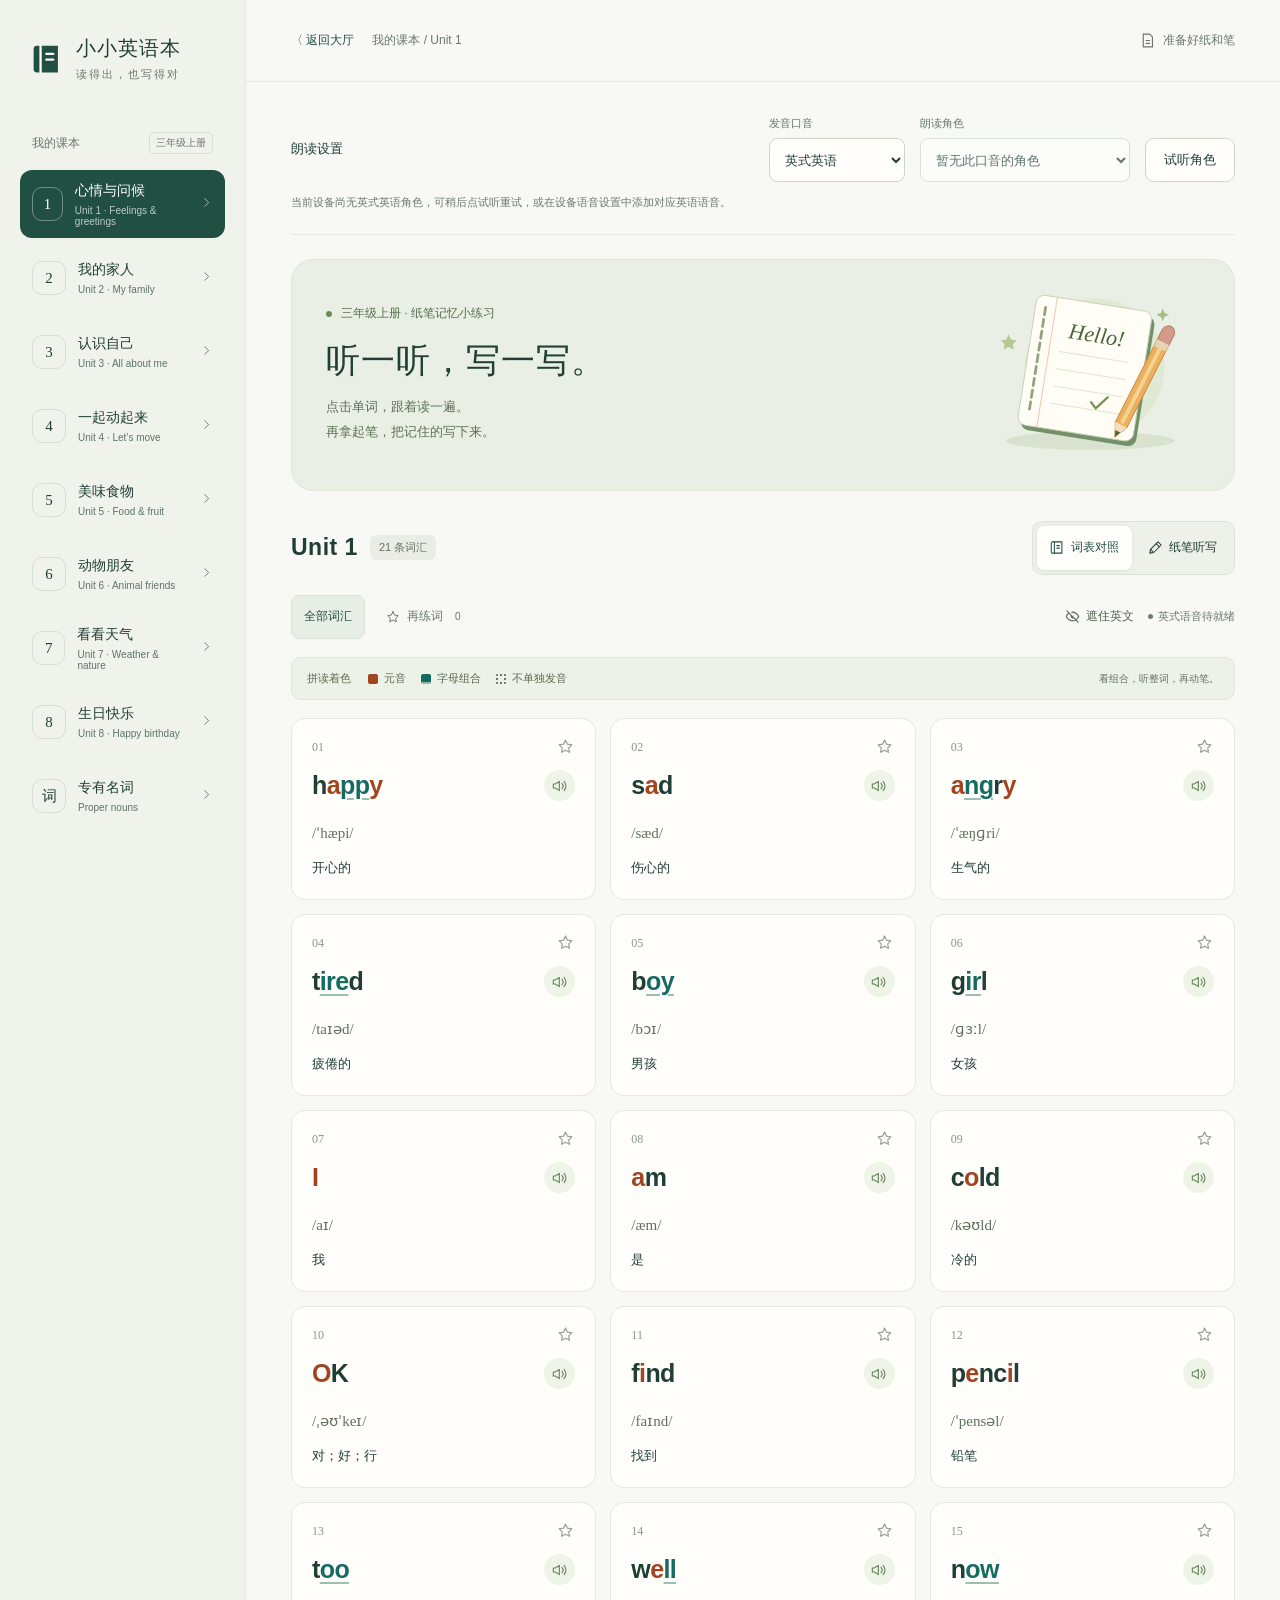
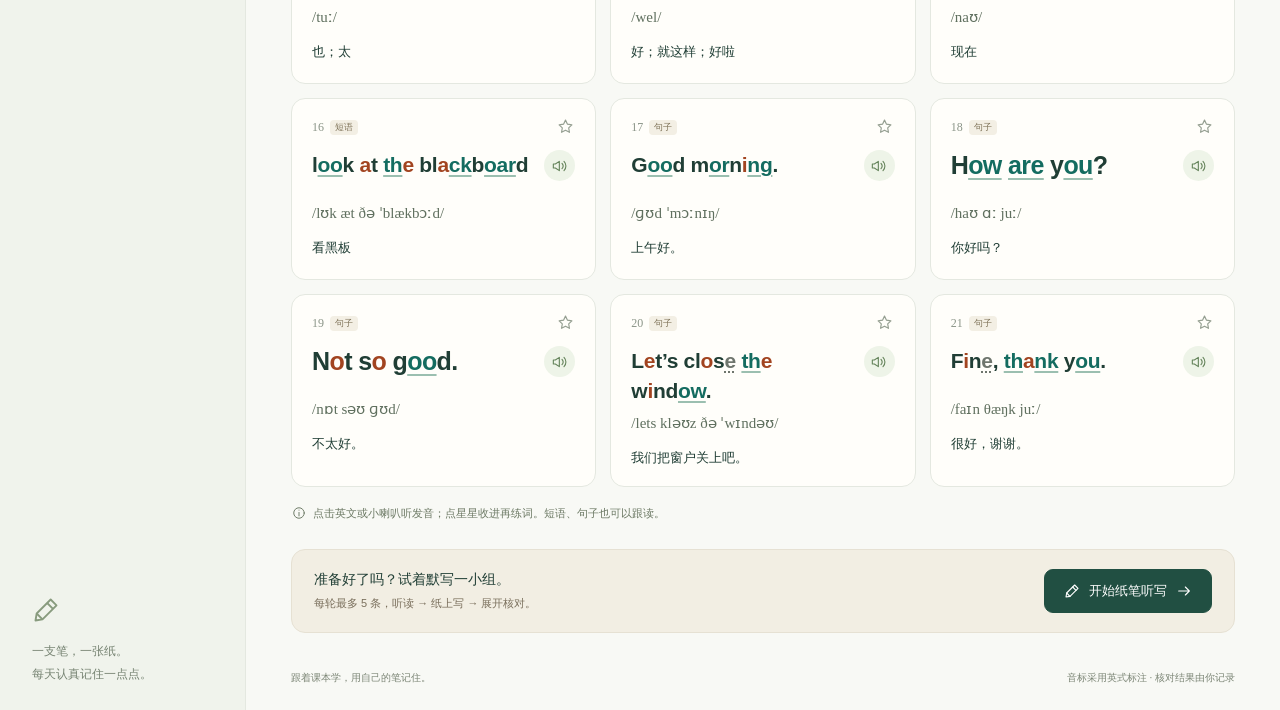
==== english/index.html @ 1c3deddd "feat: add phonics colors and selectable English voices" ====
<!doctype html>
<html lang="zh-CN">
<head>
  <meta charset="utf-8">
  <meta name="viewport" content="width=device-width, initial-scale=1, viewport-fit=cover">
  <meta name="theme-color" content="#214f42">
  <meta name="description" content="三年级上册英语词表，点击听读、查看音标，用纸笔默写并核对。">
  <title>小小英语本 · 三年级上册</title>
  <link rel="icon" href="./favicon.svg" type="image/svg+xml">
  <link rel="stylesheet" href="./styles.css">
  <script type="module" src="./app.mjs"></script>
</head>
<body>
  <a class="skip-link" href="#main">跳到练习内容</a>
  <div class="app-shell">
    <aside class="sidebar" aria-label="单元导航">
      <a class="brand" href="./" aria-label="小小英语本首页">
        <span class="brand-icon" aria-hidden="true"><svg viewBox="0 0 32 32" fill="none"><path d="M7 5h18v23H7a3 3 0 0 1-3-3V8a3 3 0 0 1 3-3Z" fill="currentColor"/><path d="M10 5v23M15 12h6M15 17h6" stroke="#fffdf7" stroke-width="2" stroke-linecap="round"/></svg></span>
        <span>小小英语本<small>读得出，也写得对</small></span>
      </a>
      <div class="book-label"><span>我的课本</span><span class="edition">三年级上册</span></div>
      <nav id="units" class="unit-nav" aria-label="选择学习单元"></nav>
      <div class="sidebar-note">
        <svg width="28" height="28" viewBox="0 0 24 24" fill="none" aria-hidden="true"><path d="m16 3 5 5-12 12-6 1 1-6L16 3Z" stroke="currentColor" stroke-width="1.6" stroke-linejoin="round"/><path d="m13 6 5 5M4 15l5 5" stroke="currentColor" stroke-width="1.6"/></svg>
        <p>一支笔，一张纸。<br>每天认真记住一点点。</p>
      </div>
    </aside>
    <div class="workspace">
      <header class="topbar">
        <div class="topbar-left"><a class="back-hall" href="../index.html">〈 返回大厅</a><span id="breadcrumb">我的课本 / Unit 1</span></div>
        <span class="paper-reminder"><svg width="17" height="17" viewBox="0 0 24 24" fill="none" aria-hidden="true"><path d="M6 3h9l4 4v14H6V3Z" stroke="currentColor" stroke-width="1.6"/><path d="M10 12h5m-5 4h5" stroke="currentColor" stroke-width="1.6" stroke-linecap="round"/></svg>准备好纸和笔</span>
      </header>
      <main id="main" tabindex="-1">
        <section class="reading-settings" aria-label="朗读设置">
          <div class="reading-controls">
            <span class="reading-label">朗读设置</span>
            <label class="accent-field" for="accent-select">发音口音<select id="accent-select"><option value="en-GB">英式英语</option><option value="en-US">美式英语</option></select></label>
            <label class="role-field" for="voice-select">朗读角色<select id="voice-select" aria-describedby="voice-help"><option value="">正在读取设备语音</option></select></label>
            <button id="voice-preview" class="secondary-button voice-preview" type="button">试听角色</button>
          </div>
          <p id="voice-help" class="voice-help" role="status">选择喜欢的声音，一起读英语。</p>
        </section>
        <div id="app"></div>
      </main>
      <footer class="footer"><span>跟着课本学，用自己的笔记住。</span><span>音标采用英式标注 · 核对结果由你记录</span></footer>
    </div>
  </div>
  <div class="notice-stack"><p id="storage-note" class="notice storage-notice" role="status" hidden></p><p id="speech-note" class="notice" role="status" hidden></p></div>
  <div id="announcement" class="sr-only" aria-live="polite"></div>
</body>
</html>
---- english/styles.css ----
:root{--ink:#203e35;--green:#214f42;--green-hover:#173e32;--mint:#e8f0e9;--paper:#f8f9f5;--white:#fffefa;--line:#e4e8e0;--muted:#69766d;--orange:#b95029;--peach:#f9ecdc;--radius:18px;font-family:"PingFang SC","Hiragino Sans GB","Microsoft YaHei",sans-serif;color:var(--ink);background:var(--paper);font-synthesis:none}
*{box-sizing:border-box}body{margin:0}button,a{-webkit-tap-highlight-color:transparent}button{font:inherit;color:inherit;cursor:pointer}a{color:inherit}button:disabled{cursor:default;opacity:.5}button:focus-visible,a:focus-visible{outline:3px solid #cf6a2e;outline-offset:4px}button{touch-action:manipulation}button svg{flex-shrink:0}button:active:not(:disabled){transform:translateY(1px)}[hidden]{display:none!important}.sr-only{position:absolute;width:1px;height:1px;padding:0;margin:-1px;overflow:hidden;clip:rect(0,0,0,0);white-space:nowrap;border:0}.skip-link{position:fixed;z-index:20;left:18px;top:-80px;padding:12px 18px;background:var(--green);color:white;border-radius:10px}.skip-link:focus{top:12px}
.app-shell{max-width:1600px;min-height:100vh;margin:auto;display:grid;grid-template-columns:246px minmax(0,1fr)}.sidebar{background:#f0f3ec;padding:35px 20px 24px;display:flex;flex-direction:column;border-right:1px solid var(--line)}.brand{display:flex;gap:10px;align-items:center;text-decoration:none;padding:0 9px;font-weight:700;font-size:20px;letter-spacing:1px}.brand-icon{color:var(--green);width:37px;height:37px;display:block}.brand-icon svg{width:100%;height:100%}.brand small{display:block;font-size:11px;font-weight:400;letter-spacing:2px;color:var(--muted);margin-top:5px}.book-label{display:flex;justify-content:space-between;align-items:center;margin:50px 12px 16px;font-size:12px;color:var(--muted)}.edition{font-size:10px;border:1px solid #d7dfd1;border-radius:5px;padding:3px 6px}.unit-nav{display:grid;gap:6px}.unit-button{border:0;background:transparent;border-radius:12px;min-height:68px;display:flex;align-items:center;gap:12px;padding:10px 12px;text-align:left;width:100%;transition:background .16s}.unit-button:hover{background:#e5ebe1}.unit-button[aria-current=true]{background:var(--green);color:white}.unit-number{width:34px;height:34px;display:grid;place-items:center;border:1px solid #d5dfd1;border-radius:10px;font-size:15px;font-family:Georgia,serif}.unit-button[aria-current=true] .unit-number{border-color:#709083;color:white}.unit-name{font-weight:600;font-size:14px}.unit-name small{display:block;font-size:10px;font-weight:400;margin-top:5px;opacity:.7}.unit-arrow{margin-left:auto;opacity:.7}.sidebar-note{margin:auto 12px 0;padding-top:35px;color:#778473}.sidebar-note svg{color:#889b7e}.sidebar-note p{font-size:12px;line-height:1.9;margin-bottom:0}
.workspace{min-width:0}.topbar{height:82px;padding:0 45px;display:flex;justify-content:space-between;align-items:center;border-bottom:1px solid var(--line);font-size:12px;color:var(--muted)}.paper-reminder{display:flex;gap:7px;align-items:center}main{padding:34px 45px 20px;min-height:calc(100vh - 150px);outline:none}.hero{display:flex;justify-content:space-between;align-items:center;background:#e9efe4;border:1px solid #dfe7d7;border-radius:22px;min-height:223px;padding:30px 34px;overflow:hidden}.hero-copy{z-index:1}.hero-kicker{font-size:12px;display:flex;align-items:center;gap:9px;color:#55704f}.hero-kicker:before{content:"";display:block;width:6px;height:6px;border-radius:50%;background:#6c8b54}.hero h1{font-size:34px;font-weight:650;letter-spacing:1px;margin:15px 0 10px;line-height:1.4}.hero p{font-size:13px;color:#5c7058;margin:0;line-height:1.9}.hero-art{width:230px;height:170px;flex-shrink:0;margin-right:5px}.section-top{display:flex;align-items:center;justify-content:space-between;gap:16px;margin:30px 0 20px}.section-heading{display:flex;align-items:center;gap:12px}.section-heading h2{font-size:23px;letter-spacing:.5px;margin:0;font-weight:600}.count-tag{font-size:11px;background:#e9ede5;padding:5px 9px;border-radius:6px;color:#64715d}.mode-switch{display:flex;border:1px solid #dce2d6;border-radius:10px;background:#edf1e9;padding:4px;gap:3px}.mode-switch button{border:0;background:transparent;font-size:12px;min-height:36px;border-radius:7px;padding:7px 13px;display:flex;align-items:center;gap:6px}.mode-switch button[aria-pressed=true]{background:var(--white);box-shadow:0 1px 4px #243e3114;color:var(--green);font-weight:600}.toolbar{display:flex;justify-content:space-between;align-items:center;gap:16px;flex-wrap:wrap;margin-bottom:18px}.filter-buttons{display:flex;align-items:center;gap:8px}.filter-button{background:none;border:1px solid transparent;min-height:38px;padding:8px 12px;border-radius:8px;color:var(--muted);font-size:12px;display:flex;align-items:center;gap:7px}.filter-button[aria-pressed=true]{background:#e7eee5;border-color:#d8e4d3;color:var(--green)}.filter-count{font-size:10px;background:#f5f7f2;padding:1px 5px;border-radius:4px}.toolbar-right{display:flex;align-items:center;gap:14px}.hide-button{background:none;border:0;font-size:12px;color:#52634f;min-height:40px;display:flex;gap:6px;align-items:center;padding:8px 0}.voice-status{font-size:11px;color:var(--muted);display:flex;align-items:center;gap:5px}.voice-dot{width:5px;height:5px;border-radius:50%;background:#668160}.voice-dot.unavailable{background:#b56837}.word-grid{display:grid;grid-template-columns:repeat(3,minmax(0,1fr));gap:14px}.word-card{background:var(--white);border:1px solid var(--line);border-radius:14px;min-height:182px;padding:18px 20px;position:relative;transition:border-color .16s}.word-card:hover{border-color:#b7c9ad}.card-top{display:flex;justify-content:space-between;align-items:center;margin-bottom:13px}.entry-number{font-family:Georgia,serif;color:#8b9588;font-size:12px}.review-toggle{border:0;background:none;width:32px;height:32px;min-height:32px;padding:7px;color:#959f91;margin:-6px -7px -6px 0;border-radius:6px}.review-toggle[aria-pressed=true]{color:var(--orange);background:#fbefdc}.word-button{display:flex;align-items:flex-start;justify-content:space-between;gap:9px;width:100%;text-align:left;border:0;padding:0;background:none;min-height:45px}.word-text{display:block;font-family:"Avenir Next","Trebuchet MS",Arial,sans-serif;font-size:25px;font-weight:650;letter-spacing:-.6px;line-height:1.2;overflow-wrap:anywhere}.word-text.long{font-size:21px;line-height:1.4;letter-spacing:-.3px}.play-icon{color:#64835a;background:#eef4e8;display:grid;place-items:center;flex-shrink:0;width:31px;height:31px;border-radius:50%;margin-top:0}.word-button:hover .play-icon{background:#dce8d2;color:var(--green)}.word-button.is-speaking .play-icon{background:var(--green);color:white}.ipa{font-family:"Charis SIL","Gentium Plus","Times New Roman",serif;color:#60705f;font-size:15px;line-height:1.5;margin:7px 0 12px;overflow-wrap:anywhere}.meaning{font-size:13px;line-height:1.65;margin:0;overflow-wrap:anywhere}.entry-note{font-size:11px;line-height:1.7;color:#6a7467;margin:8px 0 0;padding-top:6px;border-top:1px dashed var(--line)}.type-tag{display:inline-block;font-size:9px;color:#7c7055;background:#f3efe4;border-radius:4px;padding:1px 5px;margin-left:6px;font-weight:400;vertical-align:middle}.hidden-word{display:block;height:28px;width:90px;border-bottom:2px solid #b5c3aa;background:repeating-linear-gradient(90deg,transparent 0 13px,#e8eee1 13px 15px)}.hidden-ipa{height:20px;display:flex;align-items:center;color:#7b8873;font-family:inherit;font-size:11px}.empty-state{background:var(--white);border:1px dashed #c6d2bd;border-radius:var(--radius);padding:50px 20px;text-align:center}.empty-state svg{color:#8da27b}.empty-state h3{font-size:18px;margin:15px 0 10px}.empty-state p{font-size:13px;color:var(--muted);line-height:1.8;margin:0 0 20px}.study-tip{font-size:11px;line-height:1.8;color:#6c7964;display:flex;gap:7px;align-items:flex-start;margin:17px 1px 0}.study-tip svg{flex-shrink:0;margin-top:2px}.start-strip{background:#f2eee3;border:1px solid #e6e1d3;border-radius:14px;padding:19px 22px;display:flex;align-items:center;justify-content:space-between;gap:18px;margin-top:25px}.strip-text strong{font-size:14px;font-weight:600}.strip-text p{font-size:11px;color:#796e5b;line-height:1.7;margin:5px 0 0}.primary-button{border:1px solid var(--green);background:var(--green);color:white;min-height:44px;display:inline-flex;justify-content:center;align-items:center;gap:9px;padding:11px 19px;border-radius:9px;font-size:13px;white-space:nowrap}.primary-button:hover{background:var(--green-hover)}.secondary-button{border:1px solid #cdd7c6;background:var(--white);min-height:44px;display:inline-flex;justify-content:center;align-items:center;gap:8px;padding:11px 18px;border-radius:9px;font-size:13px}.secondary-button:hover{background:#edf2e7}.footer{font-size:10px;color:#7b8575;display:flex;justify-content:space-between;gap:15px;padding:18px 45px 25px}.notice-stack{position:fixed;z-index:10;bottom:18px;left:266px;right:20px;pointer-events:none;display:grid;justify-items:center;gap:8px}.notice{pointer-events:auto;max-width:600px;background:#fff8e8;border:1px solid #d8c59a;box-shadow:0 4px 18px #493f1a15;border-radius:10px;padding:12px 18px;margin:0;font-size:12px;line-height:1.7;color:#65542e}
.practice-heading{margin:6px 0 28px;display:flex;align-items:center;justify-content:space-between;gap:15px}.text-button{border:0;background:none;display:flex;gap:6px;align-items:center;min-height:44px;font-size:12px;color:#60705b;padding:8px 0}.practice-title h1{font-size:28px;margin:10px 0}.practice-title p{font-size:12px;color:var(--muted);margin:0}.practice-stepper{display:flex;justify-content:center;gap:6px;flex-wrap:wrap;margin:30px 0;color:#899281;font-size:12px}.practice-stepper span{display:flex;gap:7px;align-items:center}.practice-stepper .current{color:var(--green);font-weight:600}.step-index{font-family:Georgia,serif;background:#edf1e8;border:1px solid #dce4d4;border-radius:50%;width:23px;height:23px;display:grid;place-items:center;font-size:12px}.step-arrow{padding:0 14px;color:#9ca48f}.practice-card{background:var(--white);border:1px solid #dce4d5;border-radius:20px;max-width:760px;margin:0 auto;overflow:hidden;box-shadow:0 10px 35px #324e2910}.practice-card-top{padding:22px 29px;display:flex;justify-content:space-between;align-items:center;border-bottom:1px solid var(--line);font-size:12px;color:#64705c}.progress-dots{display:flex;gap:7px}.progress-dot{width:9px;height:9px;border-radius:50%;background:#e5eade}.progress-dot.done{background:#7f9e6f}.progress-dot.current{background:var(--green);box-shadow:0 0 0 3px #dfe9d6}.practice-body{text-align:center;padding:39px 30px 30px;min-height:340px;background-image:linear-gradient(#edf0e700 31px,#e9ede280 32px);background-size:100% 32px;background-position:0 11px}.prompt-label{font-size:12px;color:#7b8771;margin:0 0 15px}.practice-meaning{font-size:30px;font-weight:600;line-height:1.55;margin:0 auto 23px;max-width:560px;overflow-wrap:anywhere}.listen-button{border:1px solid #c1d1b8;background:#eef4e8;color:var(--green);border-radius:100px;display:inline-flex;align-items:center;justify-content:center;gap:10px;font-size:15px;font-weight:600;min-height:50px;padding:12px 25px}.listen-button:hover{background:#e0ecd6}.listen-button.is-speaking{background:var(--green);color:white}.practice-hint{font-size:12px;color:#78836d;margin:22px 0 2px;line-height:1.8}.answer-panel{margin:27px auto 0;max-width:500px;padding:19px 16px 0;border-top:1px dashed #c9d4c1}.answer-word{font-family:"Avenir Next","Trebuchet MS",Arial,sans-serif;font-size:36px;font-weight:650;line-height:1.3;overflow-wrap:anywhere}.answer-word.long{font-size:28px}.answer-panel .ipa{font-size:18px;margin:8px 0}.answer-panel .entry-note{border:0;margin-top:5px;padding:0}.practice-actions{border-top:1px solid var(--line);padding:22px 30px;background:#f8faf4;display:flex;justify-content:center;gap:12px;flex-wrap:wrap}.practice-actions .primary-button,.practice-actions .secondary-button{min-width:165px}.practice-bottom{font-size:11px;text-align:center;color:#7b8571;margin:20px 0;line-height:1.8}.practice-progress{height:3px;background:#edf1e6}.practice-progress-fill{height:3px;background:#60804c}.summary-body{text-align:center;padding:36px 25px}.summary-emblem{width:64px;height:64px;background:#e8f0df;border-radius:50%;display:grid;place-items:center;color:#547440;margin:0 auto 20px}.summary-body h2{font-size:26px;margin:0 0 11px}.summary-body>p{color:var(--muted);font-size:13px;line-height:1.8}.summary-stats{display:flex;justify-content:center;gap:0;margin:24px auto;max-width:300px}.summary-stat{flex:1}.summary-stat+.summary-stat{border-left:1px solid var(--line)}.summary-stat strong{display:block;font-size:30px;font-family:Georgia,serif;font-weight:400}.summary-stat span{font-size:11px;color:var(--muted)}.result-list{text-align:left;border:1px solid var(--line);border-radius:12px;max-width:520px;margin:25px auto 0;overflow:hidden}.result-row{display:flex;align-items:center;gap:13px;padding:12px 16px;font-size:12px}.result-row+.result-row{border-top:1px solid var(--line)}.result-row>svg{color:#668550;flex-shrink:0}.result-row.wrong>svg{color:var(--orange)}.result-row strong{font-size:16px;font-family:"Avenir Next","Trebuchet MS",Arial,sans-serif}.result-row>span{margin-left:auto;color:var(--muted);text-align:right}.summary-caption{margin:20px 0 0!important;font-size:11px!important}
@media(min-width:1400px){main{padding-left:60px;padding-right:60px}.topbar,.footer{padding-left:60px;padding-right:60px}.word-card{padding:20px 24px;min-height:188px}.word-text{font-size:27px}}
@media(max-width:1100px){.app-shell{grid-template-columns:214px minmax(0,1fr)}.sidebar{padding:30px 13px 22px}.brand{font-size:18px;gap:8px}.brand-icon{width:32px}.brand small{font-size:10px;letter-spacing:1px}.topbar{padding:0 28px}main{padding:28px 28px 18px}.footer{padding-left:28px;padding-right:28px}.hero{padding:25px 26px}.hero h1{font-size:29px}.hero-art{width:175px;height:150px;margin-right:-10px}.word-grid{grid-template-columns:repeat(2,minmax(0,1fr))}.notice-stack{left:230px}.section-heading h2{font-size:21px}}
@media(max-width:760px){.app-shell{display:block}.sidebar{padding:20px 20px 0;border-right:0;border-bottom:1px solid var(--line);display:block}.brand{padding:0;font-size:20px}.brand-icon{width:34px}.brand small{font-size:10px;letter-spacing:2px}.book-label,.sidebar-note{display:none}.unit-nav{display:flex;gap:7px;margin-top:22px;overflow-x:auto;padding:0 2px 15px;scrollbar-width:thin;scrollbar-color:#ccd6c2 transparent}.unit-button{width:auto;min-height:44px;flex-shrink:0;padding:8px 13px;gap:0;border:1px solid #dbe3d3;border-radius:8px}.unit-number{width:auto;height:auto;border:0;border-radius:0;font-size:12px;font-family:inherit}.unit-number:before{content:"Unit ";white-space:pre}.unit-button:last-child .unit-number:before{content:""}.unit-button:last-child .unit-number{font-size:0}.unit-button:last-child .unit-number:after{content:"专有名词";font-size:12px}.unit-name,.unit-arrow{display:none}.topbar{height:52px;padding:0 22px;font-size:10px;background:var(--paper)}.paper-reminder{gap:5px}main{padding:20px 20px 12px;min-height:60vh}.hero{min-height:190px;padding:23px 23px;border-radius:16px;position:relative}.hero h1{font-size:28px;letter-spacing:.4px;margin:12px 0 8px}.hero-kicker{font-size:10px}.hero p{font-size:11px;max-width:205px}.hero-art{width:145px;height:140px;position:absolute;right:-5px;bottom:5px;opacity:.9}.hero-copy{max-width:75%}.section-top{margin-top:24px;margin-bottom:17px;gap:8px}.section-heading{gap:7px}.section-heading h2{font-size:20px}.count-tag{font-size:10px;padding:4px 6px}.mode-switch{gap:0;padding:3px}.mode-switch button{font-size:10px;padding:6px 8px;min-height:36px;gap:4px}.mode-switch svg{width:13px;height:13px}.toolbar{gap:8px;margin-bottom:14px}.filter-buttons{gap:2px}.filter-button{font-size:11px;min-height:38px;padding:7px 9px;gap:5px}.toolbar-right{gap:9px}.hide-button{font-size:11px}.voice-status{font-size:10px}.word-grid{gap:10px}.word-card{padding:16px 15px;min-height:180px;border-radius:12px}.word-text{font-size:23px;letter-spacing:-.5px}.word-text.long{font-size:19px}.play-icon{width:28px;height:28px}.play-icon svg{width:14px;height:14px}.ipa{font-size:14px;margin-top:6px;margin-bottom:10px}.meaning{font-size:12px}.card-top{margin-bottom:13px}.entry-note{font-size:10px}.start-strip{padding:18px;gap:10px;align-items:flex-start;flex-direction:column}.start-strip .primary-button{width:100%;margin-top:4px}.strip-text strong{font-size:14px}.footer{padding:15px 21px 24px;flex-direction:column;font-size:9px;gap:7px}.notice-stack{left:15px;right:15px;bottom:max(15px,env(safe-area-inset-bottom))}.notice{font-size:11px}.practice-heading{margin:0 0 20px;align-items:flex-start}.practice-title h1{font-size:23px;margin:5px 0 8px}.practice-title p{font-size:11px;line-height:1.6}.practice-heading .text-button{font-size:10px;white-space:nowrap}.practice-stepper{font-size:10px;gap:2px;margin:24px 0}.practice-stepper span{gap:5px}.step-arrow{padding:0 6px}.step-index{width:21px;height:21px;font-size:11px}.practice-card{border-radius:15px}.practice-card-top{padding:18px;font-size:11px}.practice-body{padding:32px 20px 27px;min-height:310px}.practice-meaning{font-size:27px;margin-bottom:22px}.practice-actions{padding:18px 16px;gap:9px}.practice-actions .primary-button,.practice-actions .secondary-button{min-width:0;flex:1;padding:12px 10px;font-size:12px}.answer-word{font-size:32px}.answer-word.long{font-size:25px}.summary-body{padding:30px 18px}.summary-body h2{font-size:23px}.result-row{padding:12px;font-size:11px}.result-row strong{font-size:14px}.summary-stats{max-width:260px}}
@media(max-width:380px){main{padding-left:14px;padding-right:14px}.sidebar{padding-left:16px;padding-right:16px}.word-card{padding:14px 12px}.word-text{font-size:21px}.word-text.long{font-size:17px}.play-icon{width:25px;height:25px}.hero-art{right:-20px;opacity:.6}.hero-copy{max-width:85%}.toolbar-right{gap:7px}.voice-status{font-size:9px}.filter-button{padding:7px}.section-heading h2{font-size:18px}.mode-switch button{padding:6px}.step-arrow{padding:0 4px}}
@media(prefers-reduced-motion:reduce){*,*::before,*::after{transition:none!important;scroll-behavior:auto!important}}

/* Keep the clickable area generous without enlarging the star artwork. */
.mode-switch button,.filter-button,.hide-button{min-height:44px}
.review-toggle{width:44px;height:44px;min-height:44px;padding:13px;margin:-12px -12px -12px 0}
@media(max-width:760px){.section-top{flex-wrap:wrap}.mode-switch button{font-size:11px}.filter-button,.hide-button{font-size:12px}}
.mobile-break{display:none}
@media(max-width:760px){.mobile-break{display:block}.unit-number{display:block;white-space:nowrap}}

.topbar-left{display:flex;align-items:center;gap:18px;min-width:0}.back-hall{display:inline-flex;align-items:center;min-height:44px;text-decoration:none;color:var(--green);white-space:nowrap}.back-hall:hover{text-decoration:underline}
@media(max-width:760px){.topbar-left{gap:10px}.back-hall{font-size:11px}}

.reading-settings{margin:0 0 24px;padding:0 0 21px;border-bottom:1px solid var(--line)}
.reading-controls{display:flex;gap:15px;align-items:flex-end}.reading-label{font-size:13px;font-weight:600;align-self:center;margin-right:auto;white-space:nowrap}
.reading-controls label{display:flex;flex-direction:column;gap:7px;font-size:11px;color:var(--muted);min-width:0}.reading-controls select{font:inherit;font-size:13px;color:var(--ink);background:var(--white);border:1px solid #cdd7c6;border-radius:8px;min-height:44px;padding:8px 32px 8px 11px;width:100%;max-width:100%;cursor:pointer}.reading-controls select:focus-visible{outline:3px solid #cf6a2e;outline-offset:3px}.accent-field{width:136px}.role-field{width:210px}.voice-help{font-size:11px;line-height:1.8;color:var(--muted);margin:11px 0 0}.voice-preview.is-speaking{background:var(--green);color:white}
@media(max-width:1000px){.reading-controls{flex-wrap:wrap}.reading-label{width:100%;margin-right:0}.role-field{flex:1}.voice-preview{font-size:12px}}
@media(max-width:760px){.reading-settings{margin-bottom:20px;padding-bottom:17px}.reading-controls{gap:10px}.reading-label{font-size:12px}.accent-field{width:118px}.role-field{width:auto;flex:1}.voice-preview{width:100%;min-height:44px}.voice-help{font-size:10px}.reading-controls select{font-size:12px}}

.ph-vowel{color:#a24420}.ph-group{color:#146c60;text-decoration:underline;text-decoration-color:#9bbfb0;text-decoration-thickness:2px;text-underline-offset:.16em}.ph-silent{color:#6e756d;text-decoration:underline dotted;text-underline-offset:.15em}.phonics-legend{display:flex;flex-wrap:wrap;align-items:center;gap:8px 15px;margin:0 0 18px;padding:12px 15px;background:#edf2e8;border:1px solid #dfe7d7;border-radius:10px;color:#596c53;font-size:11px;line-height:1.6}.phonics-legend strong{font-weight:600;margin-right:2px}.phonics-legend>span{display:flex;align-items:center;gap:6px;white-space:nowrap}.ph-key{display:inline-block;width:10px;height:10px;border-radius:2px}.ph-key-vowel{background:#a24420}.ph-key-group{background:#146c60;border-bottom:2px solid #90b7a6}.ph-key-silent{background:transparent;border:2px dotted #6e756d}.phonics-legend small{font-size:10px;margin-left:auto;color:#64745e}.answer-panel .phonics-legend{justify-content:center;margin:20px 0 0;text-align:center;background:#f3f6ee;padding:10px}.answer-panel .phonics-legend small{width:100%;margin:0}.answer-panel .phonics-legend strong{display:none}
@media(max-width:760px){.phonics-legend{gap:7px 12px;font-size:10px;padding:11px 12px}.phonics-legend strong{width:100%;font-size:11px}.phonics-legend small{width:100%;margin:0}.answer-panel .phonics-legend strong{display:none}}
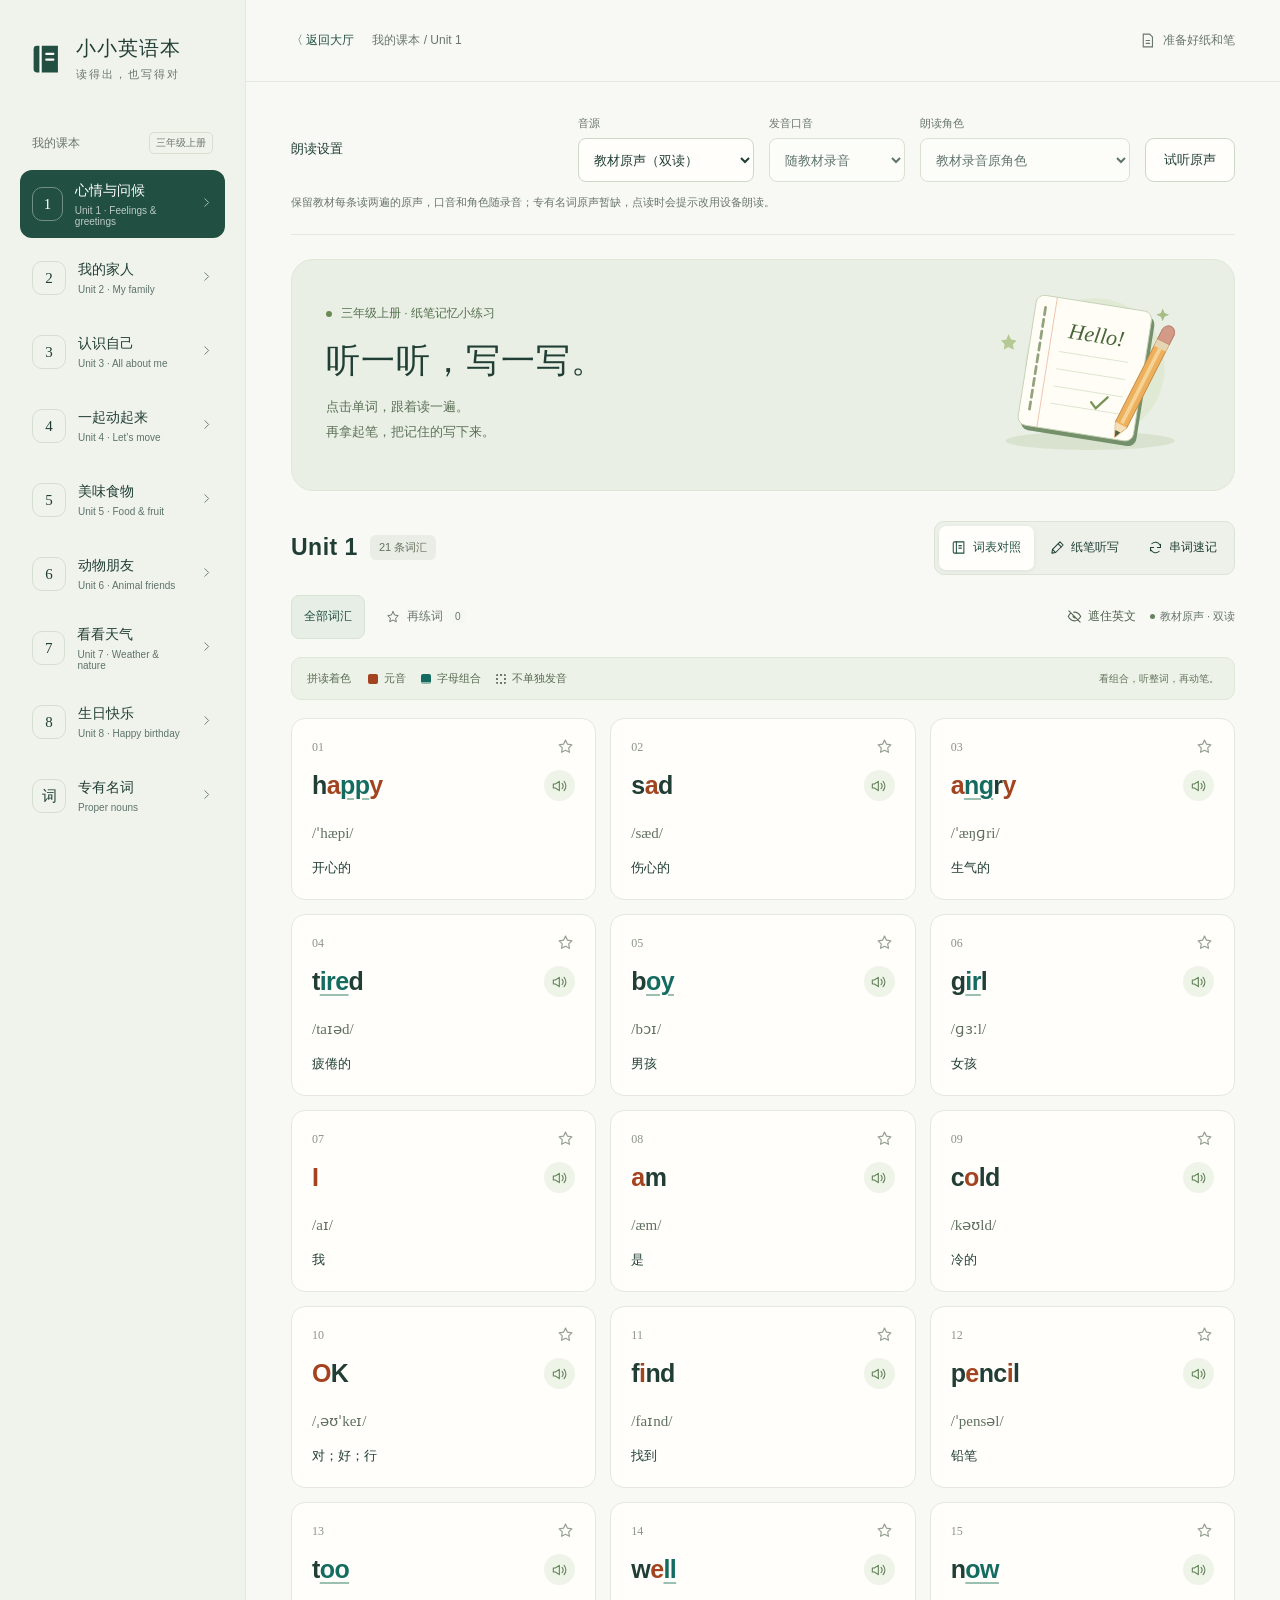
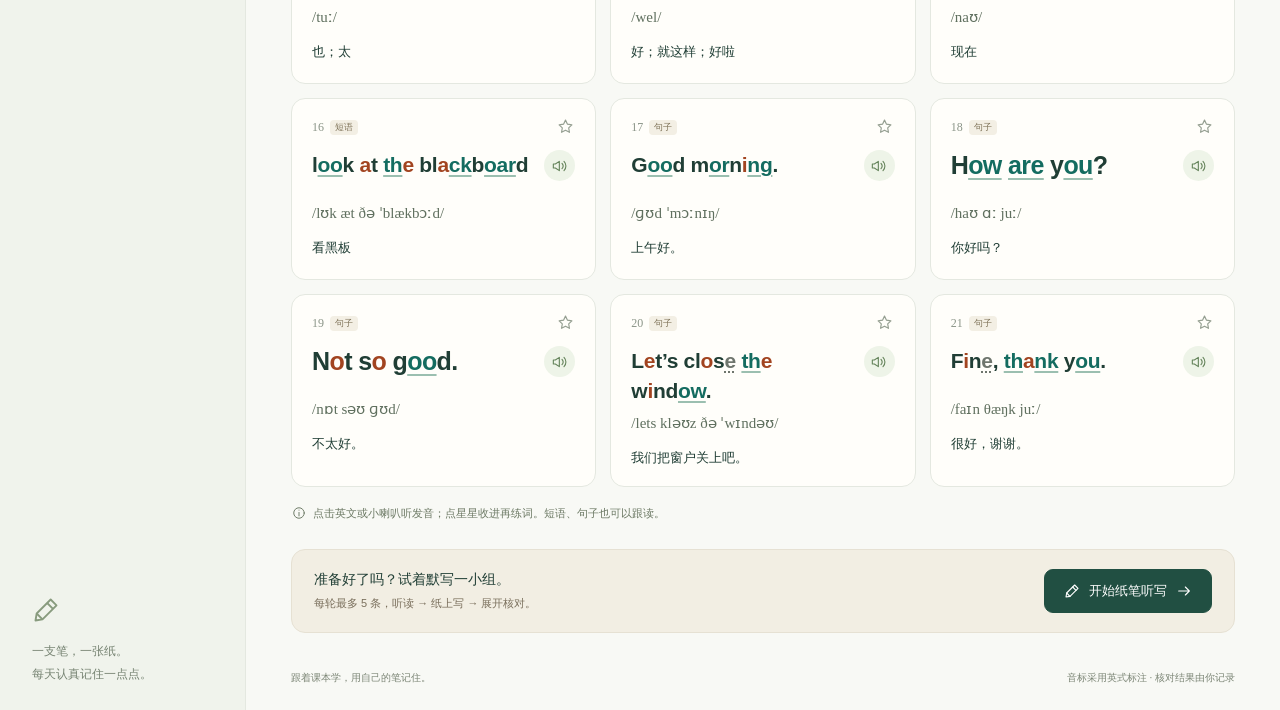
==== commit 224ff383: "feat: add original textbook double-reading audio" ====
--- a/english/index.html
+++ b/english/index.html
@@ -34,6 +34,7 @@
         <section class="reading-settings" aria-label="朗读设置">
           <div class="reading-controls">
             <span class="reading-label">朗读设置</span>
+            <label class="source-field" for="source-select">音源<select id="source-select"><option value="textbook">教材原声（双读）</option><option value="system">设备朗读</option></select></label>
             <label class="accent-field" for="accent-select">发音口音<select id="accent-select"><option value="en-GB">英式英语</option><option value="en-US">美式英语</option></select></label>
             <label class="role-field" for="voice-select">朗读角色<select id="voice-select" aria-describedby="voice-help"><option value="">正在读取设备语音</option></select></label>
             <button id="voice-preview" class="secondary-button voice-preview" type="button">试听角色</button>
--- a/english/styles.css
+++ b/english/styles.css
@@ -27,3 +27,13 @@
 
 .ph-vowel{color:#a24420}.ph-group{color:#146c60;text-decoration:underline;text-decoration-color:#9bbfb0;text-decoration-thickness:2px;text-underline-offset:.16em}.ph-silent{color:#6e756d;text-decoration:underline dotted;text-underline-offset:.15em}.phonics-legend{display:flex;flex-wrap:wrap;align-items:center;gap:8px 15px;margin:0 0 18px;padding:12px 15px;background:#edf2e8;border:1px solid #dfe7d7;border-radius:10px;color:#596c53;font-size:11px;line-height:1.6}.phonics-legend strong{font-weight:600;margin-right:2px}.phonics-legend>span{display:flex;align-items:center;gap:6px;white-space:nowrap}.ph-key{display:inline-block;width:10px;height:10px;border-radius:2px}.ph-key-vowel{background:#a24420}.ph-key-group{background:#146c60;border-bottom:2px solid #90b7a6}.ph-key-silent{background:transparent;border:2px dotted #6e756d}.phonics-legend small{font-size:10px;margin-left:auto;color:#64745e}.answer-panel .phonics-legend{justify-content:center;margin:20px 0 0;text-align:center;background:#f3f6ee;padding:10px}.answer-panel .phonics-legend small{width:100%;margin:0}.answer-panel .phonics-legend strong{display:none}
 @media(max-width:760px){.phonics-legend{gap:7px 12px;font-size:10px;padding:11px 12px}.phonics-legend strong{width:100%;font-size:11px}.phonics-legend small{width:100%;margin:0}.answer-panel .phonics-legend strong{display:none}}
+
+/* Reserve both panes so revealing or changing an answer never moves the controls. */
+.practice-question{max-width:880px}.practice-question .practice-body{display:grid;grid-template-columns:minmax(0,1fr) minmax(0,1fr);padding:0;height:420px;min-height:0}.practice-listening{display:flex;flex-direction:column;align-items:center;justify-content:safe center;padding:30px 24px;min-width:0;min-height:0;overflow:auto}.practice-listening .practice-meaning{font-size:28px}.practice-checking{display:flex;flex-direction:column;min-width:0;min-height:0;border-left:1px solid var(--line);background:#fffdf7}.practice-answer-content{flex:1;min-height:0;overflow:auto;padding:26px 22px;display:flex;align-items:safe center;justify-content:center}.practice-question .answer-panel{margin:0;padding:0;border:0;width:100%;max-width:none}.answer-placeholder{color:#7b8771}.answer-placeholder h3{font-size:19px;font-weight:500;margin:16px 0 12px}.answer-placeholder p{font-size:12px;line-height:1.9;margin:0}.practice-question .practice-actions{flex-shrink:0;flex-wrap:nowrap;min-height:78px;padding:16px;gap:9px}.practice-question .practice-actions button{min-width:0;flex:1;padding:10px;font-size:13px}.question-navigation{display:flex;align-items:center;justify-content:space-between;gap:10px;padding:16px 22px;border-top:1px solid var(--line);background:#f8faf4}.question-navigation>span{font-size:11px;color:var(--muted)}.question-navigation button{font-size:12px;padding:9px 13px}.question-navigation button:disabled{opacity:.4;cursor:default}.keyboard-help{display:flex;justify-content:center;flex-wrap:wrap;gap:10px 20px;color:var(--muted);font-size:11px;line-height:1.8;margin:18px 0 8px}.keyboard-help span{white-space:nowrap}kbd{font:inherit;border:1px solid #cfd8c7;border-bottom-width:2px;border-radius:4px;padding:1px 5px;background:#fffdf7;margin-right:3px}.keyboard-help+.practice-bottom{margin-top:8px}
+@media(max-width:600px){.practice-question .practice-body{grid-template-columns:minmax(0,1fr);grid-template-rows:200px minmax(0,1fr);height:600px}.practice-listening{padding:18px}.practice-listening .practice-meaning{font-size:25px;margin-bottom:14px}.practice-listening .practice-hint{margin-top:12px;font-size:11px}.practice-listening .prompt-label{margin-bottom:8px}.practice-checking{border-left:0;border-top:1px solid var(--line)}.practice-answer-content{padding:20px}.question-navigation{padding:12px;gap:6px}.question-navigation button{font-size:11px;padding:8px 10px}.question-navigation>span{font-size:10px}.keyboard-help{gap:8px;font-size:10px}}
+
+.memory-hero{display:flex;align-items:center;justify-content:space-between;gap:22px;padding:30px 34px;border-radius:20px;background:#e9efe4;border:1px solid #dfe7d7}.memory-hero h1{font-size:32px;line-height:1.4;margin:14px 0 12px;outline:none}.memory-hero p{font-size:13px;line-height:1.9;color:#5c7058;margin:0}.memory-total{font:50px Georgia,serif;color:var(--green);text-align:center;flex-shrink:0}.memory-total small{display:block;font:11px sans-serif;margin-top:8px}.memory-toolbar{justify-content:space-between;flex-wrap:wrap}.memory-tools{display:flex;align-items:flex-end;justify-content:space-between;gap:16px;flex-wrap:wrap}.memory-tools label{font-size:11px;color:var(--muted);display:grid;gap:7px;min-width:210px}.memory-tools input{font:inherit;font-size:13px;min-height:44px;border:1px solid #c8d5bf;border-radius:8px;background:#fffdf7;padding:10px 13px;color:var(--ink);width:100%}.memory-tools input:focus-visible{outline:3px solid #cf6a2e;outline-offset:2px}.memory-jumps{display:flex;flex-wrap:wrap;gap:7px}.memory-jumps a{font-size:11px;text-decoration:none;border:1px solid #d7e0ce;background:#f3f6ee;border-radius:6px;padding:12px 10px;min-height:44px}.memory-guide{font-size:12px;color:var(--muted);line-height:1.9;margin:18px 0 22px}.memory-section{scroll-margin-top:20px;margin-top:30px}.memory-section-heading{display:flex;align-items:center;gap:12px;margin-bottom:15px}.memory-section-heading h2{font-size:20px;margin:0}.memory-section-heading>span{font-size:11px;color:var(--muted)}.memory-grid{display:grid;grid-template-columns:repeat(2,minmax(0,1fr));align-items:start;gap:18px}.memory-group{min-width:0;border:1px solid #dce4d5;background:var(--white);border-radius:15px;padding:20px;box-shadow:0 5px 18px #324e2906}.memory-group-header{display:flex;align-items:start;justify-content:space-between;gap:10px}.memory-group-header h3{margin:0;font-size:17px;line-height:1.6}.memory-group-header>span{font-size:10px;white-space:nowrap;color:var(--muted);padding-top:5px}.memory-tip{font-size:12px;color:#566c4d;line-height:1.9;background:#f0f4e9;border-radius:7px;padding:11px 13px;margin:13px 0}.memory-entry{display:flex;justify-content:space-between;align-items:center;gap:8px;padding:12px 0;border-bottom:1px solid var(--line);min-width:0}.memory-entry>div{min-width:0;flex:1}.memory-word-button{display:flex;align-items:center;gap:9px;max-width:100%;min-height:36px;border:0;padding:0;background:none;text-align:left}.memory-word-text{font-family:"Avenir Next","Trebuchet MS",Arial,sans-serif;font-size:20px;font-weight:600;overflow-wrap:anywhere;min-width:0}.memory-word-button>svg{color:#6c8561;flex-shrink:0}.memory-word-button.is-speaking>svg{color:var(--orange)}.memory-word-text .hidden-word{display:block;width:90px;height:18px}.memory-ipa{font-size:13px;color:#78836d;margin:3px 0 5px;overflow-wrap:anywhere}.memory-meaning{font-size:12px;line-height:1.6;margin:0;color:var(--muted)}.memory-recall{font-size:11px;color:#7a6b50;line-height:1.9;margin:14px 0}.memory-group>.secondary-button{width:100%;font-size:12px}
+@media(max-width:760px){.memory-hero{padding:24px 22px;gap:14px}.memory-hero h1{font-size:25px}.memory-hero p{font-size:11px}.memory-total{font-size:36px}.memory-total small{font-size:10px}.memory-tools label{width:100%}.memory-jumps{width:100%}.memory-jumps a{flex:1;text-align:center;padding:11px 7px;font-size:10px}.memory-grid{grid-template-columns:minmax(0,1fr);gap:14px}.memory-group{padding:18px}.memory-section-heading h2{font-size:18px}.memory-toolbar .mode-switch{flex:1}.memory-toolbar .mode-switch button{flex:1}.memory-word-text{font-size:21px}.mode-switch{flex-wrap:wrap}}
+
+.source-field{width:176px}.reading-controls select:disabled{opacity:.7;cursor:default}
+@media(max-width:760px){.source-field{width:calc(100% - 128px)}.reading-controls .role-field{flex-basis:100%}}
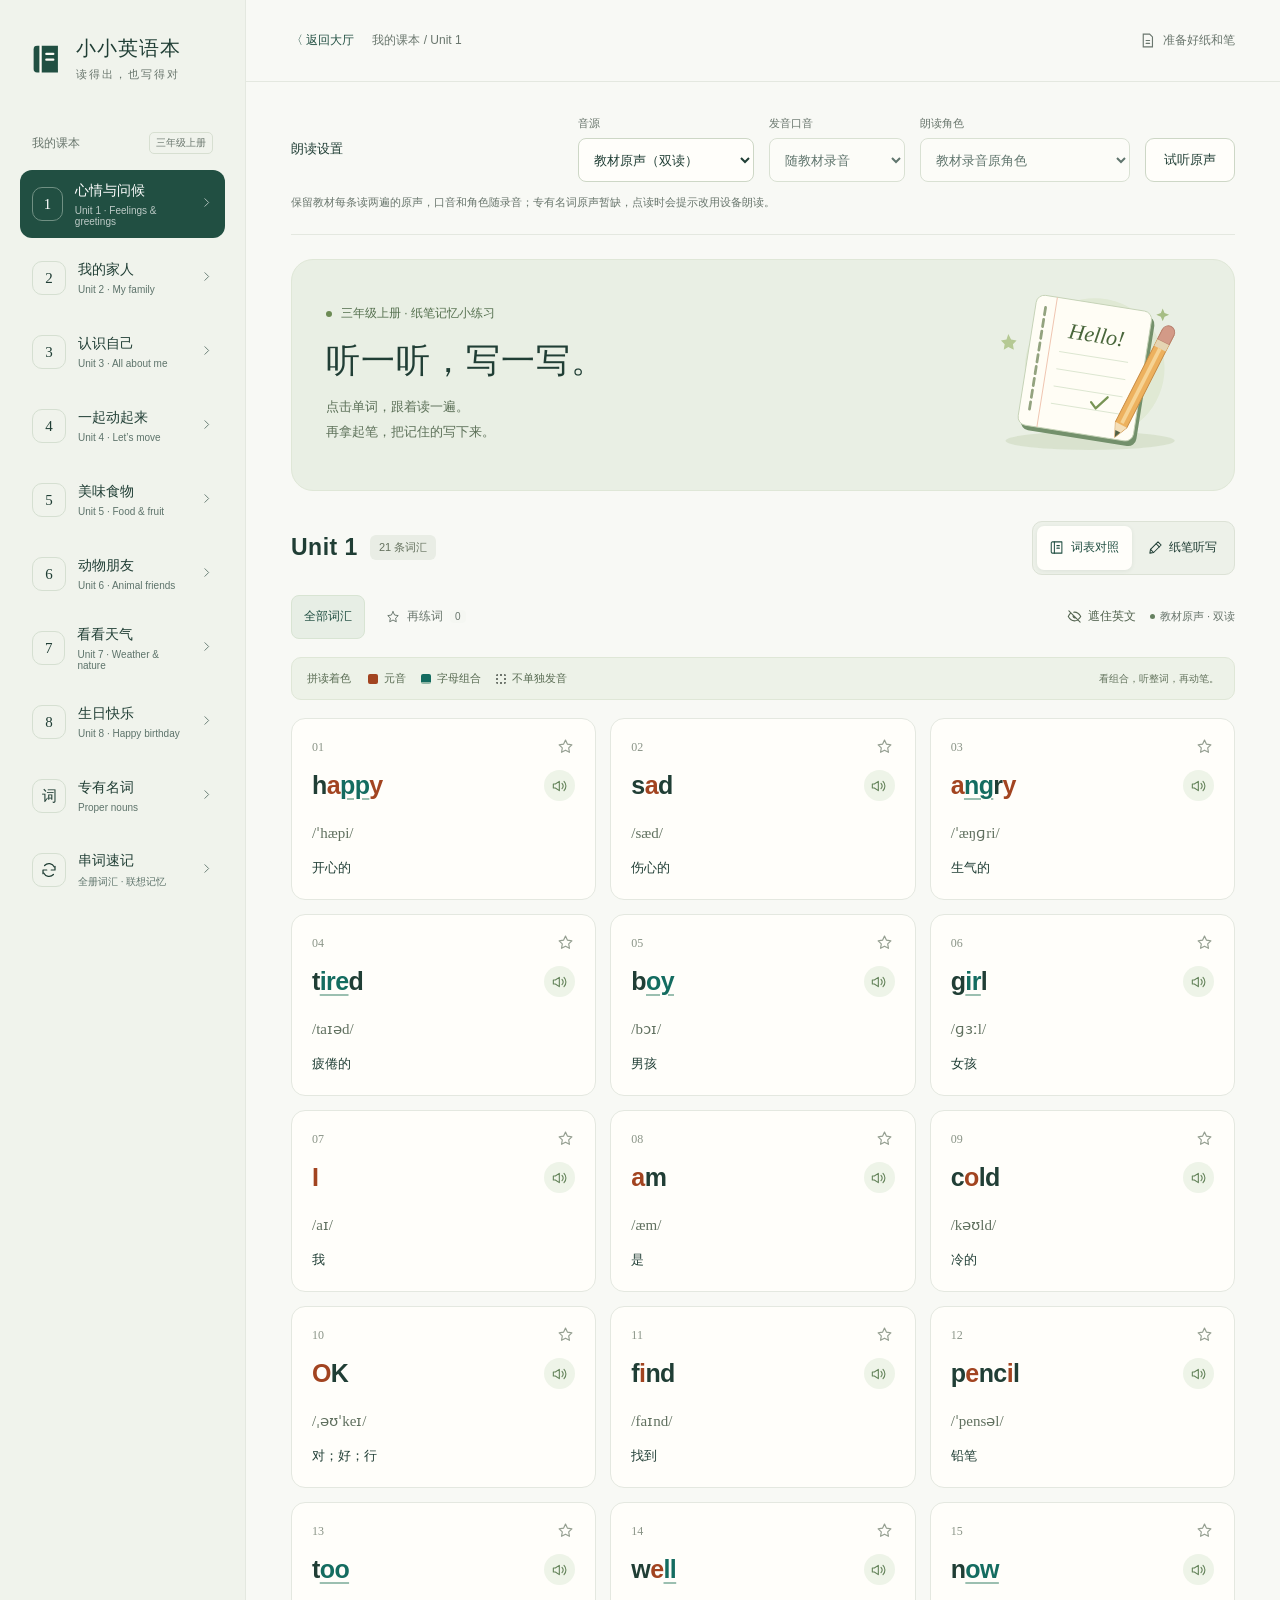
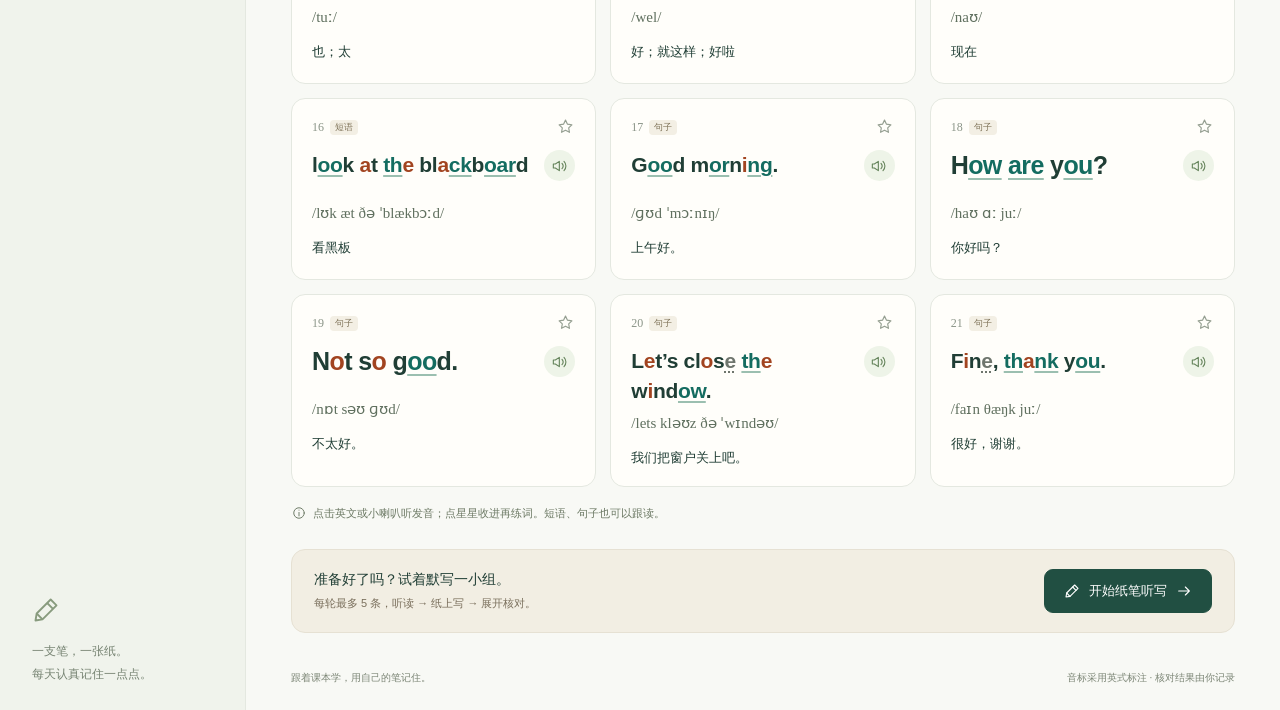
==== commit 593b4d89: "feat: move memory navigation and add dictation playback action" ====
--- a/english/index.html
+++ b/english/index.html
@@ -13,13 +13,13 @@
 <body>
   <a class="skip-link" href="#main">跳到练习内容</a>
   <div class="app-shell">
-    <aside class="sidebar" aria-label="单元导航">
+    <aside class="sidebar" aria-label="学习导航">
       <a class="brand" href="./" aria-label="小小英语本首页">
         <span class="brand-icon" aria-hidden="true"><svg viewBox="0 0 32 32" fill="none"><path d="M7 5h18v23H7a3 3 0 0 1-3-3V8a3 3 0 0 1 3-3Z" fill="currentColor"/><path d="M10 5v23M15 12h6M15 17h6" stroke="#fffdf7" stroke-width="2" stroke-linecap="round"/></svg></span>
         <span>小小英语本<small>读得出，也写得对</small></span>
       </a>
       <div class="book-label"><span>我的课本</span><span class="edition">三年级上册</span></div>
-      <nav id="units" class="unit-nav" aria-label="选择学习单元"></nav>
+      <nav id="units" class="unit-nav" aria-label="选择学习内容"></nav>
       <div class="sidebar-note">
         <svg width="28" height="28" viewBox="0 0 24 24" fill="none" aria-hidden="true"><path d="m16 3 5 5-12 12-6 1 1-6L16 3Z" stroke="currentColor" stroke-width="1.6" stroke-linejoin="round"/><path d="m13 6 5 5M4 15l5 5" stroke="currentColor" stroke-width="1.6"/></svg>
         <p>一支笔，一张纸。<br>每天认真记住一点点。</p>
--- a/english/styles.css
+++ b/english/styles.css
@@ -5,7 +5,7 @@
 .practice-heading{margin:6px 0 28px;display:flex;align-items:center;justify-content:space-between;gap:15px}.text-button{border:0;background:none;display:flex;gap:6px;align-items:center;min-height:44px;font-size:12px;color:#60705b;padding:8px 0}.practice-title h1{font-size:28px;margin:10px 0}.practice-title p{font-size:12px;color:var(--muted);margin:0}.practice-stepper{display:flex;justify-content:center;gap:6px;flex-wrap:wrap;margin:30px 0;color:#899281;font-size:12px}.practice-stepper span{display:flex;gap:7px;align-items:center}.practice-stepper .current{color:var(--green);font-weight:600}.step-index{font-family:Georgia,serif;background:#edf1e8;border:1px solid #dce4d4;border-radius:50%;width:23px;height:23px;display:grid;place-items:center;font-size:12px}.step-arrow{padding:0 14px;color:#9ca48f}.practice-card{background:var(--white);border:1px solid #dce4d5;border-radius:20px;max-width:760px;margin:0 auto;overflow:hidden;box-shadow:0 10px 35px #324e2910}.practice-card-top{padding:22px 29px;display:flex;justify-content:space-between;align-items:center;border-bottom:1px solid var(--line);font-size:12px;color:#64705c}.progress-dots{display:flex;gap:7px}.progress-dot{width:9px;height:9px;border-radius:50%;background:#e5eade}.progress-dot.done{background:#7f9e6f}.progress-dot.current{background:var(--green);box-shadow:0 0 0 3px #dfe9d6}.practice-body{text-align:center;padding:39px 30px 30px;min-height:340px;background-image:linear-gradient(#edf0e700 31px,#e9ede280 32px);background-size:100% 32px;background-position:0 11px}.prompt-label{font-size:12px;color:#7b8771;margin:0 0 15px}.practice-meaning{font-size:30px;font-weight:600;line-height:1.55;margin:0 auto 23px;max-width:560px;overflow-wrap:anywhere}.listen-button{border:1px solid #c1d1b8;background:#eef4e8;color:var(--green);border-radius:100px;display:inline-flex;align-items:center;justify-content:center;gap:10px;font-size:15px;font-weight:600;min-height:50px;padding:12px 25px}.listen-button:hover{background:#e0ecd6}.listen-button.is-speaking{background:var(--green);color:white}.practice-hint{font-size:12px;color:#78836d;margin:22px 0 2px;line-height:1.8}.answer-panel{margin:27px auto 0;max-width:500px;padding:19px 16px 0;border-top:1px dashed #c9d4c1}.answer-word{font-family:"Avenir Next","Trebuchet MS",Arial,sans-serif;font-size:36px;font-weight:650;line-height:1.3;overflow-wrap:anywhere}.answer-word.long{font-size:28px}.answer-panel .ipa{font-size:18px;margin:8px 0}.answer-panel .entry-note{border:0;margin-top:5px;padding:0}.practice-actions{border-top:1px solid var(--line);padding:22px 30px;background:#f8faf4;display:flex;justify-content:center;gap:12px;flex-wrap:wrap}.practice-actions .primary-button,.practice-actions .secondary-button{min-width:165px}.practice-bottom{font-size:11px;text-align:center;color:#7b8571;margin:20px 0;line-height:1.8}.practice-progress{height:3px;background:#edf1e6}.practice-progress-fill{height:3px;background:#60804c}.summary-body{text-align:center;padding:36px 25px}.summary-emblem{width:64px;height:64px;background:#e8f0df;border-radius:50%;display:grid;place-items:center;color:#547440;margin:0 auto 20px}.summary-body h2{font-size:26px;margin:0 0 11px}.summary-body>p{color:var(--muted);font-size:13px;line-height:1.8}.summary-stats{display:flex;justify-content:center;gap:0;margin:24px auto;max-width:300px}.summary-stat{flex:1}.summary-stat+.summary-stat{border-left:1px solid var(--line)}.summary-stat strong{display:block;font-size:30px;font-family:Georgia,serif;font-weight:400}.summary-stat span{font-size:11px;color:var(--muted)}.result-list{text-align:left;border:1px solid var(--line);border-radius:12px;max-width:520px;margin:25px auto 0;overflow:hidden}.result-row{display:flex;align-items:center;gap:13px;padding:12px 16px;font-size:12px}.result-row+.result-row{border-top:1px solid var(--line)}.result-row>svg{color:#668550;flex-shrink:0}.result-row.wrong>svg{color:var(--orange)}.result-row strong{font-size:16px;font-family:"Avenir Next","Trebuchet MS",Arial,sans-serif}.result-row>span{margin-left:auto;color:var(--muted);text-align:right}.summary-caption{margin:20px 0 0!important;font-size:11px!important}
 @media(min-width:1400px){main{padding-left:60px;padding-right:60px}.topbar,.footer{padding-left:60px;padding-right:60px}.word-card{padding:20px 24px;min-height:188px}.word-text{font-size:27px}}
 @media(max-width:1100px){.app-shell{grid-template-columns:214px minmax(0,1fr)}.sidebar{padding:30px 13px 22px}.brand{font-size:18px;gap:8px}.brand-icon{width:32px}.brand small{font-size:10px;letter-spacing:1px}.topbar{padding:0 28px}main{padding:28px 28px 18px}.footer{padding-left:28px;padding-right:28px}.hero{padding:25px 26px}.hero h1{font-size:29px}.hero-art{width:175px;height:150px;margin-right:-10px}.word-grid{grid-template-columns:repeat(2,minmax(0,1fr))}.notice-stack{left:230px}.section-heading h2{font-size:21px}}
-@media(max-width:760px){.app-shell{display:block}.sidebar{padding:20px 20px 0;border-right:0;border-bottom:1px solid var(--line);display:block}.brand{padding:0;font-size:20px}.brand-icon{width:34px}.brand small{font-size:10px;letter-spacing:2px}.book-label,.sidebar-note{display:none}.unit-nav{display:flex;gap:7px;margin-top:22px;overflow-x:auto;padding:0 2px 15px;scrollbar-width:thin;scrollbar-color:#ccd6c2 transparent}.unit-button{width:auto;min-height:44px;flex-shrink:0;padding:8px 13px;gap:0;border:1px solid #dbe3d3;border-radius:8px}.unit-number{width:auto;height:auto;border:0;border-radius:0;font-size:12px;font-family:inherit}.unit-number:before{content:"Unit ";white-space:pre}.unit-button:last-child .unit-number:before{content:""}.unit-button:last-child .unit-number{font-size:0}.unit-button:last-child .unit-number:after{content:"专有名词";font-size:12px}.unit-name,.unit-arrow{display:none}.topbar{height:52px;padding:0 22px;font-size:10px;background:var(--paper)}.paper-reminder{gap:5px}main{padding:20px 20px 12px;min-height:60vh}.hero{min-height:190px;padding:23px 23px;border-radius:16px;position:relative}.hero h1{font-size:28px;letter-spacing:.4px;margin:12px 0 8px}.hero-kicker{font-size:10px}.hero p{font-size:11px;max-width:205px}.hero-art{width:145px;height:140px;position:absolute;right:-5px;bottom:5px;opacity:.9}.hero-copy{max-width:75%}.section-top{margin-top:24px;margin-bottom:17px;gap:8px}.section-heading{gap:7px}.section-heading h2{font-size:20px}.count-tag{font-size:10px;padding:4px 6px}.mode-switch{gap:0;padding:3px}.mode-switch button{font-size:10px;padding:6px 8px;min-height:36px;gap:4px}.mode-switch svg{width:13px;height:13px}.toolbar{gap:8px;margin-bottom:14px}.filter-buttons{gap:2px}.filter-button{font-size:11px;min-height:38px;padding:7px 9px;gap:5px}.toolbar-right{gap:9px}.hide-button{font-size:11px}.voice-status{font-size:10px}.word-grid{gap:10px}.word-card{padding:16px 15px;min-height:180px;border-radius:12px}.word-text{font-size:23px;letter-spacing:-.5px}.word-text.long{font-size:19px}.play-icon{width:28px;height:28px}.play-icon svg{width:14px;height:14px}.ipa{font-size:14px;margin-top:6px;margin-bottom:10px}.meaning{font-size:12px}.card-top{margin-bottom:13px}.entry-note{font-size:10px}.start-strip{padding:18px;gap:10px;align-items:flex-start;flex-direction:column}.start-strip .primary-button{width:100%;margin-top:4px}.strip-text strong{font-size:14px}.footer{padding:15px 21px 24px;flex-direction:column;font-size:9px;gap:7px}.notice-stack{left:15px;right:15px;bottom:max(15px,env(safe-area-inset-bottom))}.notice{font-size:11px}.practice-heading{margin:0 0 20px;align-items:flex-start}.practice-title h1{font-size:23px;margin:5px 0 8px}.practice-title p{font-size:11px;line-height:1.6}.practice-heading .text-button{font-size:10px;white-space:nowrap}.practice-stepper{font-size:10px;gap:2px;margin:24px 0}.practice-stepper span{gap:5px}.step-arrow{padding:0 6px}.step-index{width:21px;height:21px;font-size:11px}.practice-card{border-radius:15px}.practice-card-top{padding:18px;font-size:11px}.practice-body{padding:32px 20px 27px;min-height:310px}.practice-meaning{font-size:27px;margin-bottom:22px}.practice-actions{padding:18px 16px;gap:9px}.practice-actions .primary-button,.practice-actions .secondary-button{min-width:0;flex:1;padding:12px 10px;font-size:12px}.answer-word{font-size:32px}.answer-word.long{font-size:25px}.summary-body{padding:30px 18px}.summary-body h2{font-size:23px}.result-row{padding:12px;font-size:11px}.result-row strong{font-size:14px}.summary-stats{max-width:260px}}
+@media(max-width:760px){.app-shell{display:block}.sidebar{padding:20px 20px 0;border-right:0;border-bottom:1px solid var(--line);display:block}.brand{padding:0;font-size:20px}.brand-icon{width:34px}.brand small{font-size:10px;letter-spacing:2px}.book-label,.sidebar-note{display:none}.unit-nav{display:flex;gap:7px;margin-top:22px;overflow-x:auto;padding:0 2px 15px;scrollbar-width:thin;scrollbar-color:#ccd6c2 transparent}.unit-button{width:auto;min-height:44px;flex-shrink:0;padding:8px 13px;gap:0;border:1px solid #dbe3d3;border-radius:8px}.unit-number{width:auto;height:auto;border:0;border-radius:0;font-size:12px;font-family:inherit}.unit-number:before{content:"Unit ";white-space:pre}.unit-button[data-unit="0"] .unit-number:before{content:""}.unit-button[data-unit="0"] .unit-number{font-size:0}.unit-button[data-unit="0"] .unit-number:after{content:"专有名词";font-size:12px}.unit-name,.unit-arrow{display:none}.memory-nav .unit-number{display:none}.memory-nav .unit-name{display:block;font-size:12px}.memory-nav .unit-name small{display:none}.topbar{height:52px;padding:0 22px;font-size:10px;background:var(--paper)}.paper-reminder{gap:5px}main{padding:20px 20px 12px;min-height:60vh}.hero{min-height:190px;padding:23px 23px;border-radius:16px;position:relative}.hero h1{font-size:28px;letter-spacing:.4px;margin:12px 0 8px}.hero-kicker{font-size:10px}.hero p{font-size:11px;max-width:205px}.hero-art{width:145px;height:140px;position:absolute;right:-5px;bottom:5px;opacity:.9}.hero-copy{max-width:75%}.section-top{margin-top:24px;margin-bottom:17px;gap:8px}.section-heading{gap:7px}.section-heading h2{font-size:20px}.count-tag{font-size:10px;padding:4px 6px}.mode-switch{gap:0;padding:3px}.mode-switch button{font-size:10px;padding:6px 8px;min-height:36px;gap:4px}.mode-switch svg{width:13px;height:13px}.toolbar{gap:8px;margin-bottom:14px}.filter-buttons{gap:2px}.filter-button{font-size:11px;min-height:38px;padding:7px 9px;gap:5px}.toolbar-right{gap:9px}.hide-button{font-size:11px}.voice-status{font-size:10px}.word-grid{gap:10px}.word-card{padding:16px 15px;min-height:180px;border-radius:12px}.word-text{font-size:23px;letter-spacing:-.5px}.word-text.long{font-size:19px}.play-icon{width:28px;height:28px}.play-icon svg{width:14px;height:14px}.ipa{font-size:14px;margin-top:6px;margin-bottom:10px}.meaning{font-size:12px}.card-top{margin-bottom:13px}.entry-note{font-size:10px}.start-strip{padding:18px;gap:10px;align-items:flex-start;flex-direction:column}.start-strip .primary-button{width:100%;margin-top:4px}.strip-text strong{font-size:14px}.footer{padding:15px 21px 24px;flex-direction:column;font-size:9px;gap:7px}.notice-stack{left:15px;right:15px;bottom:max(15px,env(safe-area-inset-bottom))}.notice{font-size:11px}.practice-heading{margin:0 0 20px;align-items:flex-start}.practice-title h1{font-size:23px;margin:5px 0 8px}.practice-title p{font-size:11px;line-height:1.6}.practice-heading .text-button{font-size:10px;white-space:nowrap}.practice-stepper{font-size:10px;gap:2px;margin:24px 0}.practice-stepper span{gap:5px}.step-arrow{padding:0 6px}.step-index{width:21px;height:21px;font-size:11px}.practice-card{border-radius:15px}.practice-card-top{padding:18px;font-size:11px}.practice-body{padding:32px 20px 27px;min-height:310px}.practice-meaning{font-size:27px;margin-bottom:22px}.practice-actions{padding:18px 16px;gap:9px}.practice-actions .primary-button,.practice-actions .secondary-button{min-width:0;flex:1;padding:12px 10px;font-size:12px}.answer-word{font-size:32px}.answer-word.long{font-size:25px}.summary-body{padding:30px 18px}.summary-body h2{font-size:23px}.result-row{padding:12px;font-size:11px}.result-row strong{font-size:14px}.summary-stats{max-width:260px}}
 @media(max-width:380px){main{padding-left:14px;padding-right:14px}.sidebar{padding-left:16px;padding-right:16px}.word-card{padding:14px 12px}.word-text{font-size:21px}.word-text.long{font-size:17px}.play-icon{width:25px;height:25px}.hero-art{right:-20px;opacity:.6}.hero-copy{max-width:85%}.toolbar-right{gap:7px}.voice-status{font-size:9px}.filter-button{padding:7px}.section-heading h2{font-size:18px}.mode-switch button{padding:6px}.step-arrow{padding:0 4px}}
 @media(prefers-reduced-motion:reduce){*,*::before,*::after{transition:none!important;scroll-behavior:auto!important}}
 
@@ -29,11 +29,11 @@
 @media(max-width:760px){.phonics-legend{gap:7px 12px;font-size:10px;padding:11px 12px}.phonics-legend strong{width:100%;font-size:11px}.phonics-legend small{width:100%;margin:0}.answer-panel .phonics-legend strong{display:none}}
 
 /* Reserve both panes so revealing or changing an answer never moves the controls. */
-.practice-question{max-width:880px}.practice-question .practice-body{display:grid;grid-template-columns:minmax(0,1fr) minmax(0,1fr);padding:0;height:420px;min-height:0}.practice-listening{display:flex;flex-direction:column;align-items:center;justify-content:safe center;padding:30px 24px;min-width:0;min-height:0;overflow:auto}.practice-listening .practice-meaning{font-size:28px}.practice-checking{display:flex;flex-direction:column;min-width:0;min-height:0;border-left:1px solid var(--line);background:#fffdf7}.practice-answer-content{flex:1;min-height:0;overflow:auto;padding:26px 22px;display:flex;align-items:safe center;justify-content:center}.practice-question .answer-panel{margin:0;padding:0;border:0;width:100%;max-width:none}.answer-placeholder{color:#7b8771}.answer-placeholder h3{font-size:19px;font-weight:500;margin:16px 0 12px}.answer-placeholder p{font-size:12px;line-height:1.9;margin:0}.practice-question .practice-actions{flex-shrink:0;flex-wrap:nowrap;min-height:78px;padding:16px;gap:9px}.practice-question .practice-actions button{min-width:0;flex:1;padding:10px;font-size:13px}.question-navigation{display:flex;align-items:center;justify-content:space-between;gap:10px;padding:16px 22px;border-top:1px solid var(--line);background:#f8faf4}.question-navigation>span{font-size:11px;color:var(--muted)}.question-navigation button{font-size:12px;padding:9px 13px}.question-navigation button:disabled{opacity:.4;cursor:default}.keyboard-help{display:flex;justify-content:center;flex-wrap:wrap;gap:10px 20px;color:var(--muted);font-size:11px;line-height:1.8;margin:18px 0 8px}.keyboard-help span{white-space:nowrap}kbd{font:inherit;border:1px solid #cfd8c7;border-bottom-width:2px;border-radius:4px;padding:1px 5px;background:#fffdf7;margin-right:3px}.keyboard-help+.practice-bottom{margin-top:8px}
+.practice-question{max-width:880px}.practice-question .practice-body{display:grid;grid-template-columns:minmax(0,1fr) minmax(0,1fr);padding:0;height:420px;min-height:0}.practice-listening{display:flex;flex-direction:column;align-items:center;justify-content:safe center;padding:30px 24px;min-width:0;min-height:0;overflow:auto}.practice-listening .practice-meaning{font-size:28px}.practice-checking{display:flex;flex-direction:column;min-width:0;min-height:0;border-left:1px solid var(--line);background:#fffdf7}.practice-answer-content{flex:1;min-height:0;overflow:auto;padding:26px 22px;display:flex;align-items:safe center;justify-content:center}.practice-question .answer-panel{margin:0;padding:0;border:0;width:100%;max-width:none}.answer-placeholder{color:#7b8771}.answer-placeholder h3{font-size:19px;font-weight:500;margin:16px 0 12px}.answer-placeholder p{font-size:12px;line-height:1.9;margin:0}.practice-question .practice-actions{display:grid;grid-template-columns:repeat(3,minmax(0,1fr));flex-shrink:0;min-height:78px;padding:16px;gap:9px}.practice-question .practice-actions [data-action="reveal"]{grid-column:span 2}.practice-question .practice-actions button{min-width:0;flex:1;padding:10px;font-size:13px}.question-navigation{display:flex;align-items:center;justify-content:space-between;gap:10px;padding:16px 22px;border-top:1px solid var(--line);background:#f8faf4}.question-navigation>span{font-size:11px;color:var(--muted)}.question-navigation button{font-size:12px;padding:9px 13px}.question-navigation button:disabled{opacity:.4;cursor:default}.keyboard-help{display:flex;justify-content:center;flex-wrap:wrap;gap:10px 20px;color:var(--muted);font-size:11px;line-height:1.8;margin:18px 0 8px}.keyboard-help span{white-space:nowrap}kbd{font:inherit;border:1px solid #cfd8c7;border-bottom-width:2px;border-radius:4px;padding:1px 5px;background:#fffdf7;margin-right:3px}.keyboard-help+.practice-bottom{margin-top:8px}
 @media(max-width:600px){.practice-question .practice-body{grid-template-columns:minmax(0,1fr);grid-template-rows:200px minmax(0,1fr);height:600px}.practice-listening{padding:18px}.practice-listening .practice-meaning{font-size:25px;margin-bottom:14px}.practice-listening .practice-hint{margin-top:12px;font-size:11px}.practice-listening .prompt-label{margin-bottom:8px}.practice-checking{border-left:0;border-top:1px solid var(--line)}.practice-answer-content{padding:20px}.question-navigation{padding:12px;gap:6px}.question-navigation button{font-size:11px;padding:8px 10px}.question-navigation>span{font-size:10px}.keyboard-help{gap:8px;font-size:10px}}
 
 .memory-hero{display:flex;align-items:center;justify-content:space-between;gap:22px;padding:30px 34px;border-radius:20px;background:#e9efe4;border:1px solid #dfe7d7}.memory-hero h1{font-size:32px;line-height:1.4;margin:14px 0 12px;outline:none}.memory-hero p{font-size:13px;line-height:1.9;color:#5c7058;margin:0}.memory-total{font:50px Georgia,serif;color:var(--green);text-align:center;flex-shrink:0}.memory-total small{display:block;font:11px sans-serif;margin-top:8px}.memory-toolbar{justify-content:space-between;flex-wrap:wrap}.memory-tools{display:flex;align-items:flex-end;justify-content:space-between;gap:16px;flex-wrap:wrap}.memory-tools label{font-size:11px;color:var(--muted);display:grid;gap:7px;min-width:210px}.memory-tools input{font:inherit;font-size:13px;min-height:44px;border:1px solid #c8d5bf;border-radius:8px;background:#fffdf7;padding:10px 13px;color:var(--ink);width:100%}.memory-tools input:focus-visible{outline:3px solid #cf6a2e;outline-offset:2px}.memory-jumps{display:flex;flex-wrap:wrap;gap:7px}.memory-jumps a{font-size:11px;text-decoration:none;border:1px solid #d7e0ce;background:#f3f6ee;border-radius:6px;padding:12px 10px;min-height:44px}.memory-guide{font-size:12px;color:var(--muted);line-height:1.9;margin:18px 0 22px}.memory-section{scroll-margin-top:20px;margin-top:30px}.memory-section-heading{display:flex;align-items:center;gap:12px;margin-bottom:15px}.memory-section-heading h2{font-size:20px;margin:0}.memory-section-heading>span{font-size:11px;color:var(--muted)}.memory-grid{display:grid;grid-template-columns:repeat(2,minmax(0,1fr));align-items:start;gap:18px}.memory-group{min-width:0;border:1px solid #dce4d5;background:var(--white);border-radius:15px;padding:20px;box-shadow:0 5px 18px #324e2906}.memory-group-header{display:flex;align-items:start;justify-content:space-between;gap:10px}.memory-group-header h3{margin:0;font-size:17px;line-height:1.6}.memory-group-header>span{font-size:10px;white-space:nowrap;color:var(--muted);padding-top:5px}.memory-tip{font-size:12px;color:#566c4d;line-height:1.9;background:#f0f4e9;border-radius:7px;padding:11px 13px;margin:13px 0}.memory-entry{display:flex;justify-content:space-between;align-items:center;gap:8px;padding:12px 0;border-bottom:1px solid var(--line);min-width:0}.memory-entry>div{min-width:0;flex:1}.memory-word-button{display:flex;align-items:center;gap:9px;max-width:100%;min-height:36px;border:0;padding:0;background:none;text-align:left}.memory-word-text{font-family:"Avenir Next","Trebuchet MS",Arial,sans-serif;font-size:20px;font-weight:600;overflow-wrap:anywhere;min-width:0}.memory-word-button>svg{color:#6c8561;flex-shrink:0}.memory-word-button.is-speaking>svg{color:var(--orange)}.memory-word-text .hidden-word{display:block;width:90px;height:18px}.memory-ipa{font-size:13px;color:#78836d;margin:3px 0 5px;overflow-wrap:anywhere}.memory-meaning{font-size:12px;line-height:1.6;margin:0;color:var(--muted)}.memory-recall{font-size:11px;color:#7a6b50;line-height:1.9;margin:14px 0}.memory-group>.secondary-button{width:100%;font-size:12px}
-@media(max-width:760px){.memory-hero{padding:24px 22px;gap:14px}.memory-hero h1{font-size:25px}.memory-hero p{font-size:11px}.memory-total{font-size:36px}.memory-total small{font-size:10px}.memory-tools label{width:100%}.memory-jumps{width:100%}.memory-jumps a{flex:1;text-align:center;padding:11px 7px;font-size:10px}.memory-grid{grid-template-columns:minmax(0,1fr);gap:14px}.memory-group{padding:18px}.memory-section-heading h2{font-size:18px}.memory-toolbar .mode-switch{flex:1}.memory-toolbar .mode-switch button{flex:1}.memory-word-text{font-size:21px}.mode-switch{flex-wrap:wrap}}
+@media(max-width:760px){.memory-hero{padding:24px 22px;gap:14px}.memory-hero h1{font-size:25px}.memory-hero p{font-size:11px}.memory-total{font-size:36px}.memory-total small{font-size:10px}.memory-tools label{width:100%}.memory-jumps{width:100%}.memory-jumps a{flex:1;text-align:center;padding:11px 7px;font-size:10px}.memory-grid{grid-template-columns:minmax(0,1fr);gap:14px}.memory-group{padding:18px}.memory-section-heading h2{font-size:18px}.memory-word-text{font-size:21px}.mode-switch{flex-wrap:wrap}}
 
 .source-field{width:176px}.reading-controls select:disabled{opacity:.7;cursor:default}
 @media(max-width:760px){.source-field{width:calc(100% - 128px)}.reading-controls .role-field{flex-basis:100%}}
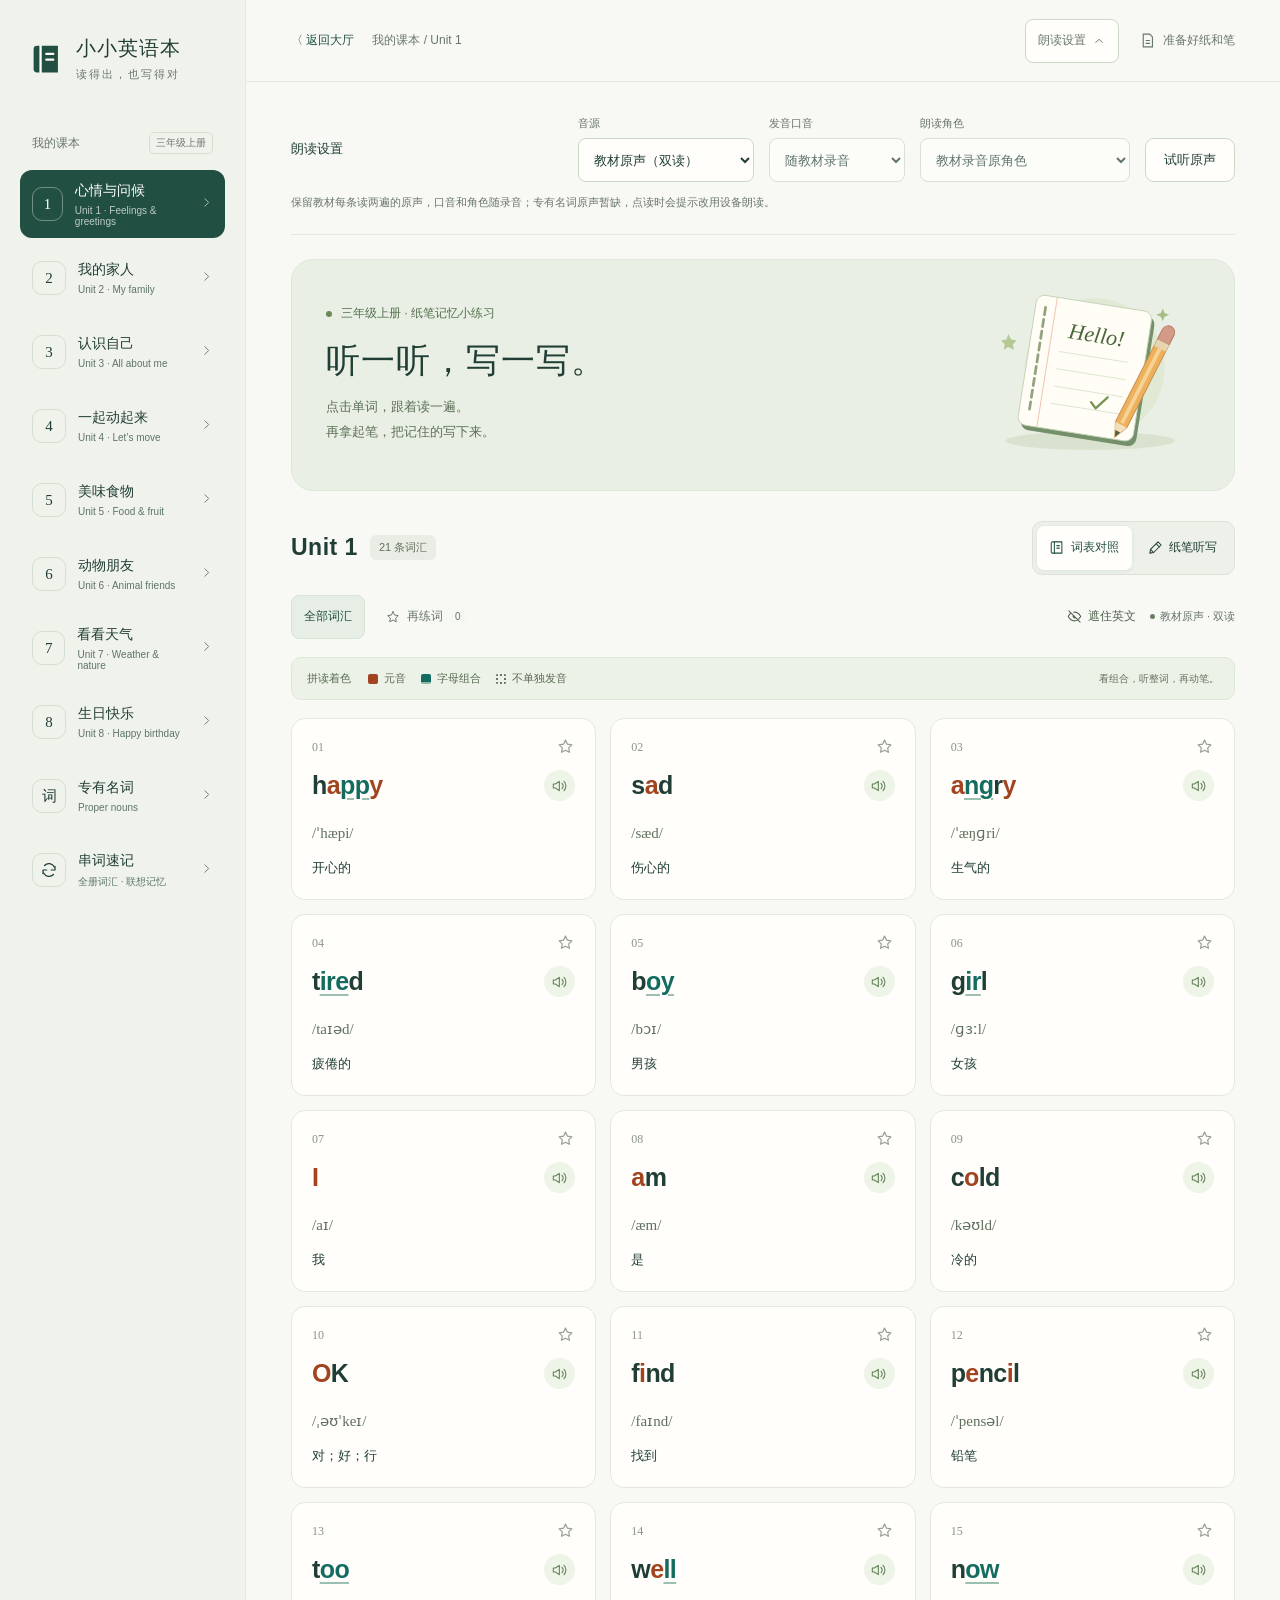
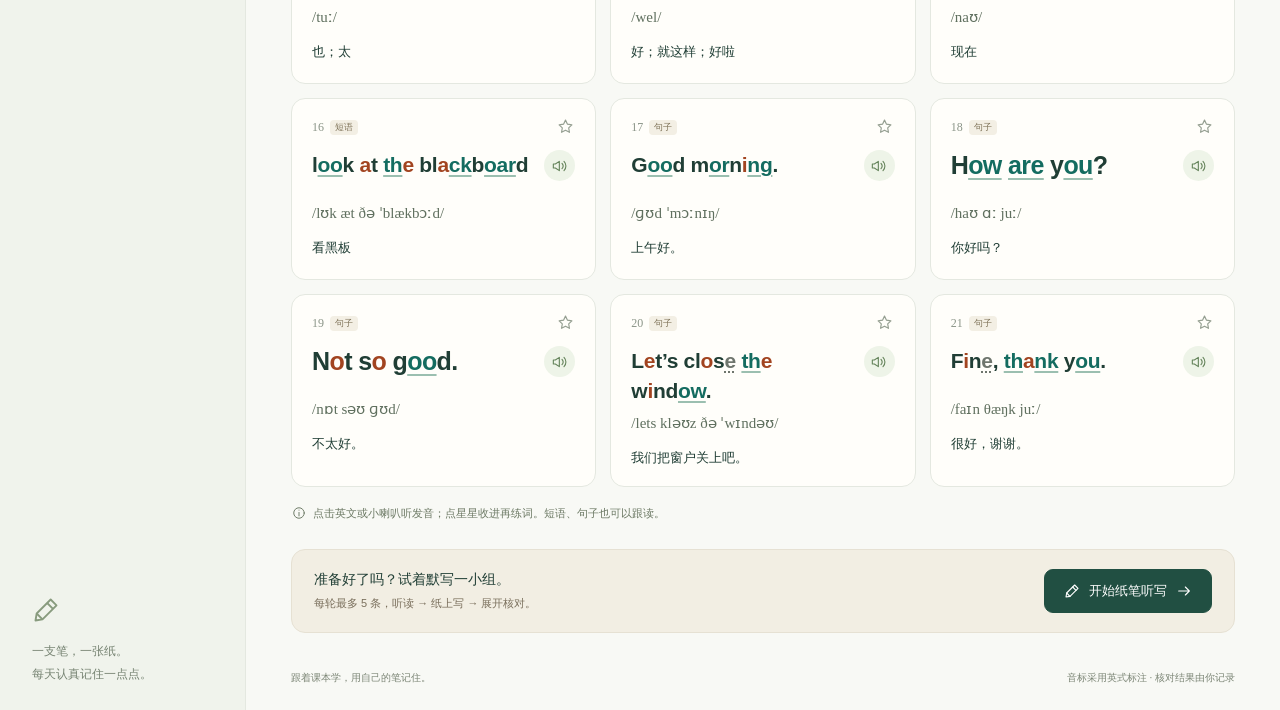
==== commit ea3b782d: "feat: fit mobile dictation on one screen and simplify playback flow" ====
--- a/english/index.html
+++ b/english/index.html
@@ -28,10 +28,11 @@
     <div class="workspace">
       <header class="topbar">
         <div class="topbar-left"><a class="back-hall" href="../index.html">〈 返回大厅</a><span id="breadcrumb">我的课本 / Unit 1</span></div>
-        <span class="paper-reminder"><svg width="17" height="17" viewBox="0 0 24 24" fill="none" aria-hidden="true"><path d="M6 3h9l4 4v14H6V3Z" stroke="currentColor" stroke-width="1.6"/><path d="M10 12h5m-5 4h5" stroke="currentColor" stroke-width="1.6" stroke-linecap="round"/></svg>准备好纸和笔</span>
+        <div class="topbar-right"><button id="reading-settings-toggle" class="reading-settings-toggle" type="button" aria-expanded="true" aria-controls="reading-settings-content" aria-label="收起朗读设置" title="收起朗读设置"><span>朗读设置</span><svg width="14" height="14" viewBox="0 0 24 24" fill="none" stroke="currentColor" stroke-width="1.7" aria-hidden="true"><path d="m6 9 6 6 6-6"/></svg></button><span class="paper-reminder"><svg width="17" height="17" viewBox="0 0 24 24" fill="none" aria-hidden="true"><path d="M6 3h9l4 4v14H6V3Z" stroke="currentColor" stroke-width="1.6"/><path d="M10 12h5m-5 4h5" stroke="currentColor" stroke-width="1.6" stroke-linecap="round"/></svg>准备好纸和笔</span></div>
       </header>
       <main id="main" tabindex="-1">
         <section class="reading-settings" aria-label="朗读设置">
+          <div id="reading-settings-content">
           <div class="reading-controls">
             <span class="reading-label">朗读设置</span>
             <label class="source-field" for="source-select">音源<select id="source-select"><option value="textbook">教材原声（双读）</option><option value="system">设备朗读</option></select></label>
@@ -40,13 +41,14 @@
             <button id="voice-preview" class="secondary-button voice-preview" type="button">试听角色</button>
           </div>
           <p id="voice-help" class="voice-help" role="status">选择喜欢的声音，一起读英语。</p>
+          </div>
         </section>
+        <div class="notice-stack"><p id="storage-note" class="notice storage-notice" role="status" hidden></p><p id="speech-note" class="notice" role="status" hidden></p></div>
         <div id="app"></div>
       </main>
       <footer class="footer"><span>跟着课本学，用自己的笔记住。</span><span>音标采用英式标注 · 核对结果由你记录</span></footer>
     </div>
   </div>
-  <div class="notice-stack"><p id="storage-note" class="notice storage-notice" role="status" hidden></p><p id="speech-note" class="notice" role="status" hidden></p></div>
   <div id="announcement" class="sr-only" aria-live="polite"></div>
 </body>
 </html>
--- a/english/styles.css
+++ b/english/styles.css
@@ -5,7 +5,7 @@
 .practice-heading{margin:6px 0 28px;display:flex;align-items:center;justify-content:space-between;gap:15px}.text-button{border:0;background:none;display:flex;gap:6px;align-items:center;min-height:44px;font-size:12px;color:#60705b;padding:8px 0}.practice-title h1{font-size:28px;margin:10px 0}.practice-title p{font-size:12px;color:var(--muted);margin:0}.practice-stepper{display:flex;justify-content:center;gap:6px;flex-wrap:wrap;margin:30px 0;color:#899281;font-size:12px}.practice-stepper span{display:flex;gap:7px;align-items:center}.practice-stepper .current{color:var(--green);font-weight:600}.step-index{font-family:Georgia,serif;background:#edf1e8;border:1px solid #dce4d4;border-radius:50%;width:23px;height:23px;display:grid;place-items:center;font-size:12px}.step-arrow{padding:0 14px;color:#9ca48f}.practice-card{background:var(--white);border:1px solid #dce4d5;border-radius:20px;max-width:760px;margin:0 auto;overflow:hidden;box-shadow:0 10px 35px #324e2910}.practice-card-top{padding:22px 29px;display:flex;justify-content:space-between;align-items:center;border-bottom:1px solid var(--line);font-size:12px;color:#64705c}.progress-dots{display:flex;gap:7px}.progress-dot{width:9px;height:9px;border-radius:50%;background:#e5eade}.progress-dot.done{background:#7f9e6f}.progress-dot.current{background:var(--green);box-shadow:0 0 0 3px #dfe9d6}.practice-body{text-align:center;padding:39px 30px 30px;min-height:340px;background-image:linear-gradient(#edf0e700 31px,#e9ede280 32px);background-size:100% 32px;background-position:0 11px}.prompt-label{font-size:12px;color:#7b8771;margin:0 0 15px}.practice-meaning{font-size:30px;font-weight:600;line-height:1.55;margin:0 auto 23px;max-width:560px;overflow-wrap:anywhere}.listen-button{border:1px solid #c1d1b8;background:#eef4e8;color:var(--green);border-radius:100px;display:inline-flex;align-items:center;justify-content:center;gap:10px;font-size:15px;font-weight:600;min-height:50px;padding:12px 25px}.listen-button:hover{background:#e0ecd6}.listen-button.is-speaking{background:var(--green);color:white}.practice-hint{font-size:12px;color:#78836d;margin:22px 0 2px;line-height:1.8}.answer-panel{margin:27px auto 0;max-width:500px;padding:19px 16px 0;border-top:1px dashed #c9d4c1}.answer-word{font-family:"Avenir Next","Trebuchet MS",Arial,sans-serif;font-size:36px;font-weight:650;line-height:1.3;overflow-wrap:anywhere}.answer-word.long{font-size:28px}.answer-panel .ipa{font-size:18px;margin:8px 0}.answer-panel .entry-note{border:0;margin-top:5px;padding:0}.practice-actions{border-top:1px solid var(--line);padding:22px 30px;background:#f8faf4;display:flex;justify-content:center;gap:12px;flex-wrap:wrap}.practice-actions .primary-button,.practice-actions .secondary-button{min-width:165px}.practice-bottom{font-size:11px;text-align:center;color:#7b8571;margin:20px 0;line-height:1.8}.practice-progress{height:3px;background:#edf1e6}.practice-progress-fill{height:3px;background:#60804c}.summary-body{text-align:center;padding:36px 25px}.summary-emblem{width:64px;height:64px;background:#e8f0df;border-radius:50%;display:grid;place-items:center;color:#547440;margin:0 auto 20px}.summary-body h2{font-size:26px;margin:0 0 11px}.summary-body>p{color:var(--muted);font-size:13px;line-height:1.8}.summary-stats{display:flex;justify-content:center;gap:0;margin:24px auto;max-width:300px}.summary-stat{flex:1}.summary-stat+.summary-stat{border-left:1px solid var(--line)}.summary-stat strong{display:block;font-size:30px;font-family:Georgia,serif;font-weight:400}.summary-stat span{font-size:11px;color:var(--muted)}.result-list{text-align:left;border:1px solid var(--line);border-radius:12px;max-width:520px;margin:25px auto 0;overflow:hidden}.result-row{display:flex;align-items:center;gap:13px;padding:12px 16px;font-size:12px}.result-row+.result-row{border-top:1px solid var(--line)}.result-row>svg{color:#668550;flex-shrink:0}.result-row.wrong>svg{color:var(--orange)}.result-row strong{font-size:16px;font-family:"Avenir Next","Trebuchet MS",Arial,sans-serif}.result-row>span{margin-left:auto;color:var(--muted);text-align:right}.summary-caption{margin:20px 0 0!important;font-size:11px!important}
 @media(min-width:1400px){main{padding-left:60px;padding-right:60px}.topbar,.footer{padding-left:60px;padding-right:60px}.word-card{padding:20px 24px;min-height:188px}.word-text{font-size:27px}}
 @media(max-width:1100px){.app-shell{grid-template-columns:214px minmax(0,1fr)}.sidebar{padding:30px 13px 22px}.brand{font-size:18px;gap:8px}.brand-icon{width:32px}.brand small{font-size:10px;letter-spacing:1px}.topbar{padding:0 28px}main{padding:28px 28px 18px}.footer{padding-left:28px;padding-right:28px}.hero{padding:25px 26px}.hero h1{font-size:29px}.hero-art{width:175px;height:150px;margin-right:-10px}.word-grid{grid-template-columns:repeat(2,minmax(0,1fr))}.notice-stack{left:230px}.section-heading h2{font-size:21px}}
-@media(max-width:760px){.app-shell{display:block}.sidebar{padding:20px 20px 0;border-right:0;border-bottom:1px solid var(--line);display:block}.brand{padding:0;font-size:20px}.brand-icon{width:34px}.brand small{font-size:10px;letter-spacing:2px}.book-label,.sidebar-note{display:none}.unit-nav{display:flex;gap:7px;margin-top:22px;overflow-x:auto;padding:0 2px 15px;scrollbar-width:thin;scrollbar-color:#ccd6c2 transparent}.unit-button{width:auto;min-height:44px;flex-shrink:0;padding:8px 13px;gap:0;border:1px solid #dbe3d3;border-radius:8px}.unit-number{width:auto;height:auto;border:0;border-radius:0;font-size:12px;font-family:inherit}.unit-number:before{content:"Unit ";white-space:pre}.unit-button[data-unit="0"] .unit-number:before{content:""}.unit-button[data-unit="0"] .unit-number{font-size:0}.unit-button[data-unit="0"] .unit-number:after{content:"专有名词";font-size:12px}.unit-name,.unit-arrow{display:none}.memory-nav .unit-number{display:none}.memory-nav .unit-name{display:block;font-size:12px}.memory-nav .unit-name small{display:none}.topbar{height:52px;padding:0 22px;font-size:10px;background:var(--paper)}.paper-reminder{gap:5px}main{padding:20px 20px 12px;min-height:60vh}.hero{min-height:190px;padding:23px 23px;border-radius:16px;position:relative}.hero h1{font-size:28px;letter-spacing:.4px;margin:12px 0 8px}.hero-kicker{font-size:10px}.hero p{font-size:11px;max-width:205px}.hero-art{width:145px;height:140px;position:absolute;right:-5px;bottom:5px;opacity:.9}.hero-copy{max-width:75%}.section-top{margin-top:24px;margin-bottom:17px;gap:8px}.section-heading{gap:7px}.section-heading h2{font-size:20px}.count-tag{font-size:10px;padding:4px 6px}.mode-switch{gap:0;padding:3px}.mode-switch button{font-size:10px;padding:6px 8px;min-height:36px;gap:4px}.mode-switch svg{width:13px;height:13px}.toolbar{gap:8px;margin-bottom:14px}.filter-buttons{gap:2px}.filter-button{font-size:11px;min-height:38px;padding:7px 9px;gap:5px}.toolbar-right{gap:9px}.hide-button{font-size:11px}.voice-status{font-size:10px}.word-grid{gap:10px}.word-card{padding:16px 15px;min-height:180px;border-radius:12px}.word-text{font-size:23px;letter-spacing:-.5px}.word-text.long{font-size:19px}.play-icon{width:28px;height:28px}.play-icon svg{width:14px;height:14px}.ipa{font-size:14px;margin-top:6px;margin-bottom:10px}.meaning{font-size:12px}.card-top{margin-bottom:13px}.entry-note{font-size:10px}.start-strip{padding:18px;gap:10px;align-items:flex-start;flex-direction:column}.start-strip .primary-button{width:100%;margin-top:4px}.strip-text strong{font-size:14px}.footer{padding:15px 21px 24px;flex-direction:column;font-size:9px;gap:7px}.notice-stack{left:15px;right:15px;bottom:max(15px,env(safe-area-inset-bottom))}.notice{font-size:11px}.practice-heading{margin:0 0 20px;align-items:flex-start}.practice-title h1{font-size:23px;margin:5px 0 8px}.practice-title p{font-size:11px;line-height:1.6}.practice-heading .text-button{font-size:10px;white-space:nowrap}.practice-stepper{font-size:10px;gap:2px;margin:24px 0}.practice-stepper span{gap:5px}.step-arrow{padding:0 6px}.step-index{width:21px;height:21px;font-size:11px}.practice-card{border-radius:15px}.practice-card-top{padding:18px;font-size:11px}.practice-body{padding:32px 20px 27px;min-height:310px}.practice-meaning{font-size:27px;margin-bottom:22px}.practice-actions{padding:18px 16px;gap:9px}.practice-actions .primary-button,.practice-actions .secondary-button{min-width:0;flex:1;padding:12px 10px;font-size:12px}.answer-word{font-size:32px}.answer-word.long{font-size:25px}.summary-body{padding:30px 18px}.summary-body h2{font-size:23px}.result-row{padding:12px;font-size:11px}.result-row strong{font-size:14px}.summary-stats{max-width:260px}}
+@media(max-width:760px){.app-shell{display:block}.sidebar{padding:20px 20px 0;border-right:0;border-bottom:1px solid var(--line);display:block}.brand{padding:0;font-size:20px}.brand-icon{width:34px}.brand small{font-size:10px;letter-spacing:2px}.book-label,.sidebar-note{display:none}.unit-nav{display:grid;grid-template-columns:repeat(4,minmax(0,1fr));gap:6px;margin-top:18px;padding:0 0 14px}.unit-button{width:100%;min-width:0;min-height:44px;justify-content:center;padding:8px 4px;gap:0;border:1px solid #dbe3d3;border-radius:8px}.unit-button[data-unit="0"],.memory-nav{grid-column:span 2}.unit-number{width:auto;height:auto;border:0;border-radius:0;font-size:12px;font-family:inherit}.unit-number:before{content:"Unit ";white-space:pre}.unit-button[data-unit="0"] .unit-number:before{content:""}.unit-button[data-unit="0"] .unit-number{font-size:0}.unit-button[data-unit="0"] .unit-number:after{content:"专有名词";font-size:12px}.unit-name,.unit-arrow{display:none}.memory-nav .unit-number{display:none}.memory-nav .unit-name{display:block;font-size:12px}.memory-nav .unit-name small{display:none}.topbar{height:52px;padding:0 22px;font-size:10px;background:var(--paper)}.paper-reminder{gap:5px}main{padding:20px 20px 12px;min-height:60vh}.hero{min-height:190px;padding:23px 23px;border-radius:16px;position:relative}.hero h1{font-size:28px;letter-spacing:.4px;margin:12px 0 8px}.hero-kicker{font-size:10px}.hero p{font-size:11px;max-width:205px}.hero-art{width:145px;height:140px;position:absolute;right:-5px;bottom:5px;opacity:.9}.hero-copy{max-width:75%}.section-top{margin-top:24px;margin-bottom:17px;gap:8px}.section-heading{gap:7px}.section-heading h2{font-size:20px}.count-tag{font-size:10px;padding:4px 6px}.mode-switch{gap:0;padding:3px}.mode-switch button{font-size:10px;padding:6px 8px;min-height:36px;gap:4px}.mode-switch svg{width:13px;height:13px}.toolbar{gap:8px;margin-bottom:14px}.filter-buttons{gap:2px}.filter-button{font-size:11px;min-height:38px;padding:7px 9px;gap:5px}.toolbar-right{gap:9px}.hide-button{font-size:11px}.voice-status{font-size:10px}.word-grid{gap:10px}.word-card{padding:16px 15px;min-height:180px;border-radius:12px}.word-text{font-size:23px;letter-spacing:-.5px}.word-text.long{font-size:19px}.play-icon{width:28px;height:28px}.play-icon svg{width:14px;height:14px}.ipa{font-size:14px;margin-top:6px;margin-bottom:10px}.meaning{font-size:12px}.card-top{margin-bottom:13px}.entry-note{font-size:10px}.start-strip{padding:18px;gap:10px;align-items:flex-start;flex-direction:column}.start-strip .primary-button{width:100%;margin-top:4px}.strip-text strong{font-size:14px}.footer{padding:15px 21px 24px;flex-direction:column;font-size:9px;gap:7px}.notice-stack{left:15px;right:15px;bottom:max(15px,env(safe-area-inset-bottom))}.notice{font-size:11px}.practice-heading{margin:0 0 20px;align-items:flex-start}.practice-title h1{font-size:23px;margin:5px 0 8px}.practice-title p{font-size:11px;line-height:1.6}.practice-heading .text-button{font-size:10px;white-space:nowrap}.practice-stepper{font-size:10px;gap:2px;margin:24px 0}.practice-stepper span{gap:5px}.step-arrow{padding:0 6px}.step-index{width:21px;height:21px;font-size:11px}.practice-card{border-radius:15px}.practice-card-top{padding:18px;font-size:11px}.practice-body{padding:32px 20px 27px;min-height:310px}.practice-meaning{font-size:27px;margin-bottom:22px}.practice-actions{padding:18px 16px;gap:9px}.practice-actions .primary-button,.practice-actions .secondary-button{min-width:0;flex:1;padding:12px 10px;font-size:12px}.answer-word{font-size:32px}.answer-word.long{font-size:25px}.summary-body{padding:30px 18px}.summary-body h2{font-size:23px}.result-row{padding:12px;font-size:11px}.result-row strong{font-size:14px}.summary-stats{max-width:260px}}
 @media(max-width:380px){main{padding-left:14px;padding-right:14px}.sidebar{padding-left:16px;padding-right:16px}.word-card{padding:14px 12px}.word-text{font-size:21px}.word-text.long{font-size:17px}.play-icon{width:25px;height:25px}.hero-art{right:-20px;opacity:.6}.hero-copy{max-width:85%}.toolbar-right{gap:7px}.voice-status{font-size:9px}.filter-button{padding:7px}.section-heading h2{font-size:18px}.mode-switch button{padding:6px}.step-arrow{padding:0 4px}}
 @media(prefers-reduced-motion:reduce){*,*::before,*::after{transition:none!important;scroll-behavior:auto!important}}
 
@@ -29,7 +29,7 @@
 @media(max-width:760px){.phonics-legend{gap:7px 12px;font-size:10px;padding:11px 12px}.phonics-legend strong{width:100%;font-size:11px}.phonics-legend small{width:100%;margin:0}.answer-panel .phonics-legend strong{display:none}}
 
 /* Reserve both panes so revealing or changing an answer never moves the controls. */
-.practice-question{max-width:880px}.practice-question .practice-body{display:grid;grid-template-columns:minmax(0,1fr) minmax(0,1fr);padding:0;height:420px;min-height:0}.practice-listening{display:flex;flex-direction:column;align-items:center;justify-content:safe center;padding:30px 24px;min-width:0;min-height:0;overflow:auto}.practice-listening .practice-meaning{font-size:28px}.practice-checking{display:flex;flex-direction:column;min-width:0;min-height:0;border-left:1px solid var(--line);background:#fffdf7}.practice-answer-content{flex:1;min-height:0;overflow:auto;padding:26px 22px;display:flex;align-items:safe center;justify-content:center}.practice-question .answer-panel{margin:0;padding:0;border:0;width:100%;max-width:none}.answer-placeholder{color:#7b8771}.answer-placeholder h3{font-size:19px;font-weight:500;margin:16px 0 12px}.answer-placeholder p{font-size:12px;line-height:1.9;margin:0}.practice-question .practice-actions{display:grid;grid-template-columns:repeat(3,minmax(0,1fr));flex-shrink:0;min-height:78px;padding:16px;gap:9px}.practice-question .practice-actions [data-action="reveal"]{grid-column:span 2}.practice-question .practice-actions button{min-width:0;flex:1;padding:10px;font-size:13px}.question-navigation{display:flex;align-items:center;justify-content:space-between;gap:10px;padding:16px 22px;border-top:1px solid var(--line);background:#f8faf4}.question-navigation>span{font-size:11px;color:var(--muted)}.question-navigation button{font-size:12px;padding:9px 13px}.question-navigation button:disabled{opacity:.4;cursor:default}.keyboard-help{display:flex;justify-content:center;flex-wrap:wrap;gap:10px 20px;color:var(--muted);font-size:11px;line-height:1.8;margin:18px 0 8px}.keyboard-help span{white-space:nowrap}kbd{font:inherit;border:1px solid #cfd8c7;border-bottom-width:2px;border-radius:4px;padding:1px 5px;background:#fffdf7;margin-right:3px}.keyboard-help+.practice-bottom{margin-top:8px}
+.practice-question{max-width:880px}.practice-question .practice-body{display:grid;grid-template-columns:minmax(0,1fr) minmax(0,1fr);padding:0;height:420px;min-height:0}.practice-listening{display:flex;flex-direction:column;align-items:center;justify-content:safe center;padding:30px 24px;min-width:0;min-height:0;overflow:auto}.practice-listening .practice-meaning{font-size:28px}.practice-checking{display:flex;flex-direction:column;min-width:0;min-height:0;border-left:1px solid var(--line);background:#fffdf7}.practice-answer-content{flex:1;min-height:0;overflow:auto;padding:26px 22px;display:flex;align-items:safe center;justify-content:center}.practice-question .answer-panel{margin:0;padding:0;border:0;width:100%;max-width:none}.answer-placeholder{color:#7b8771}.answer-placeholder h3{font-size:19px;font-weight:500;margin:16px 0 12px}.answer-placeholder p{font-size:12px;line-height:1.9;margin:0}.practice-question .practice-actions{display:grid;grid-template-columns:repeat(2,minmax(0,1fr));flex-shrink:0;min-height:78px;padding:16px;gap:9px}.practice-question .practice-actions [data-action="reveal"],.practice-question .practice-actions #play-recording{grid-column:1/-1}.practice-question .practice-actions button{min-width:0;flex:1;padding:10px;font-size:13px}.question-navigation{display:flex;align-items:center;justify-content:space-between;gap:10px;padding:16px 22px;border-top:1px solid var(--line);background:#f8faf4}.question-navigation>span{font-size:11px;color:var(--muted)}.question-navigation button{font-size:12px;padding:9px 13px}.question-navigation button:disabled{opacity:.4;cursor:default}.keyboard-help{display:flex;justify-content:center;flex-wrap:wrap;gap:10px 20px;color:var(--muted);font-size:11px;line-height:1.8;margin:18px 0 8px}.keyboard-help span{white-space:nowrap}kbd{font:inherit;border:1px solid #cfd8c7;border-bottom-width:2px;border-radius:4px;padding:1px 5px;background:#fffdf7;margin-right:3px}.keyboard-help+.practice-bottom{margin-top:8px}
 @media(max-width:600px){.practice-question .practice-body{grid-template-columns:minmax(0,1fr);grid-template-rows:200px minmax(0,1fr);height:600px}.practice-listening{padding:18px}.practice-listening .practice-meaning{font-size:25px;margin-bottom:14px}.practice-listening .practice-hint{margin-top:12px;font-size:11px}.practice-listening .prompt-label{margin-bottom:8px}.practice-checking{border-left:0;border-top:1px solid var(--line)}.practice-answer-content{padding:20px}.question-navigation{padding:12px;gap:6px}.question-navigation button{font-size:11px;padding:8px 10px}.question-navigation>span{font-size:10px}.keyboard-help{gap:8px;font-size:10px}}
 
 .memory-hero{display:flex;align-items:center;justify-content:space-between;gap:22px;padding:30px 34px;border-radius:20px;background:#e9efe4;border:1px solid #dfe7d7}.memory-hero h1{font-size:32px;line-height:1.4;margin:14px 0 12px;outline:none}.memory-hero p{font-size:13px;line-height:1.9;color:#5c7058;margin:0}.memory-total{font:50px Georgia,serif;color:var(--green);text-align:center;flex-shrink:0}.memory-total small{display:block;font:11px sans-serif;margin-top:8px}.memory-toolbar{justify-content:space-between;flex-wrap:wrap}.memory-tools{display:flex;align-items:flex-end;justify-content:space-between;gap:16px;flex-wrap:wrap}.memory-tools label{font-size:11px;color:var(--muted);display:grid;gap:7px;min-width:210px}.memory-tools input{font:inherit;font-size:13px;min-height:44px;border:1px solid #c8d5bf;border-radius:8px;background:#fffdf7;padding:10px 13px;color:var(--ink);width:100%}.memory-tools input:focus-visible{outline:3px solid #cf6a2e;outline-offset:2px}.memory-jumps{display:flex;flex-wrap:wrap;gap:7px}.memory-jumps a{font-size:11px;text-decoration:none;border:1px solid #d7e0ce;background:#f3f6ee;border-radius:6px;padding:12px 10px;min-height:44px}.memory-guide{font-size:12px;color:var(--muted);line-height:1.9;margin:18px 0 22px}.memory-section{scroll-margin-top:20px;margin-top:30px}.memory-section-heading{display:flex;align-items:center;gap:12px;margin-bottom:15px}.memory-section-heading h2{font-size:20px;margin:0}.memory-section-heading>span{font-size:11px;color:var(--muted)}.memory-grid{display:grid;grid-template-columns:repeat(2,minmax(0,1fr));align-items:start;gap:18px}.memory-group{min-width:0;border:1px solid #dce4d5;background:var(--white);border-radius:15px;padding:20px;box-shadow:0 5px 18px #324e2906}.memory-group-header{display:flex;align-items:start;justify-content:space-between;gap:10px}.memory-group-header h3{margin:0;font-size:17px;line-height:1.6}.memory-group-header>span{font-size:10px;white-space:nowrap;color:var(--muted);padding-top:5px}.memory-tip{font-size:12px;color:#566c4d;line-height:1.9;background:#f0f4e9;border-radius:7px;padding:11px 13px;margin:13px 0}.memory-entry{display:flex;justify-content:space-between;align-items:center;gap:8px;padding:12px 0;border-bottom:1px solid var(--line);min-width:0}.memory-entry>div{min-width:0;flex:1}.memory-word-button{display:flex;align-items:center;gap:9px;max-width:100%;min-height:36px;border:0;padding:0;background:none;text-align:left}.memory-word-text{font-family:"Avenir Next","Trebuchet MS",Arial,sans-serif;font-size:20px;font-weight:600;overflow-wrap:anywhere;min-width:0}.memory-word-button>svg{color:#6c8561;flex-shrink:0}.memory-word-button.is-speaking>svg{color:var(--orange)}.memory-word-text .hidden-word{display:block;width:90px;height:18px}.memory-ipa{font-size:13px;color:#78836d;margin:3px 0 5px;overflow-wrap:anywhere}.memory-meaning{font-size:12px;line-height:1.6;margin:0;color:var(--muted)}.memory-recall{font-size:11px;color:#7a6b50;line-height:1.9;margin:14px 0}.memory-group>.secondary-button{width:100%;font-size:12px}
@@ -37,3 +37,61 @@
 
 .source-field{width:176px}.reading-controls select:disabled{opacity:.7;cursor:default}
 @media(max-width:760px){.source-field{width:calc(100% - 128px)}.reading-controls .role-field{flex-basis:100%}}
+
+.app-shell{position:relative}
+.topbar-right{display:flex;align-items:center;gap:20px}
+.reading-settings-toggle{display:inline-flex;align-items:center;justify-content:center;gap:6px;min-height:44px;border:1px solid #cdd7c6;border-radius:8px;background:var(--white);padding:8px 12px;font-size:12px;white-space:nowrap}
+.reading-settings-toggle:hover{background:#edf2e7}
+.reading-settings-toggle[aria-expanded=true] svg{transform:rotate(180deg)}
+.reading-settings.is-collapsed{display:none}
+@media(max-width:760px){
+  .reading-settings-toggle{position:absolute;top:14px;right:16px;padding:8px 10px}
+  .practice-mode .app-shell{height:100vh;height:100dvh;min-height:0}
+  .practice-mode .sidebar,.practice-mode .footer,.practice-mode .topbar-left,.practice-mode .paper-reminder{display:none}
+  .practice-mode .topbar{display:flex;height:auto;min-height:52px;flex-shrink:0;padding:max(4px,env(safe-area-inset-top)) 12px 4px;justify-content:flex-end}
+  .practice-mode .reading-settings-toggle{position:static}
+  .practice-mode .workspace{height:100%;min-height:0;display:flex;flex-direction:column}
+  .practice-mode main{flex:1;min-height:0;padding:max(8px,env(safe-area-inset-top)) max(12px,env(safe-area-inset-right)) max(8px,env(safe-area-inset-bottom)) max(12px,env(safe-area-inset-left));display:flex;flex-direction:column}
+  .practice-mode .reading-settings{flex:0 1 auto;min-height:0;display:flex;flex-direction:column;margin:0 0 8px;padding:0}
+  .practice-mode .reading-settings.is-collapsed{display:none}
+  .practice-mode #reading-settings-content{min-height:0;max-height:40vh;max-height:40dvh;overflow:auto;padding:0 2px 8px}
+  .practice-mode .notice-stack{position:static;flex-shrink:0;display:block;max-height:20vh;max-height:20dvh;overflow:auto}
+  .practice-mode .notice{max-width:none;padding:8px 10px;font-size:11px;margin-bottom:8px}
+  /* Reserve the question and action rows while settings and notices share the screen. */
+  .practice-mode #app{flex:1;min-height:330px;display:flex;flex-direction:column;gap:8px}
+  .practice-mode .practice-heading{flex-shrink:0;gap:10px;margin:0;align-items:center}
+  .practice-mode .practice-title{min-width:0}
+  .practice-mode .practice-title h1{font-size:20px;margin:0 0 4px}
+  .practice-mode .practice-title p{font-size:11px;line-height:1.5;margin:0}
+  .practice-mode .practice-stepper,.practice-mode .keyboard-help,.practice-mode .practice-bottom,.practice-mode .practice-hint{display:none}
+  .practice-mode .practice-card{flex:1;min-height:0;width:100%;margin:0;display:flex;flex-direction:column;border-radius:13px}
+  .practice-mode .practice-card-top{flex-shrink:0;min-height:36px;padding:9px 14px}
+  .practice-mode .practice-question .practice-body{flex:1;min-height:0;height:auto;display:flex;flex-direction:column}
+  .practice-mode .practice-listening{flex:0 1 27%;min-height:72px;display:grid;grid-template-columns:minmax(0,1fr) auto;align-content:center;align-items:center;gap:6px 12px;padding:10px 14px}
+  .practice-mode .practice-listening .prompt-label{grid-column:1/-1;margin:0;text-align:left;font-size:11px}
+  .practice-mode .practice-listening .practice-meaning{font-size:22px;line-height:1.4;margin:0;text-align:left}
+  .practice-mode .listen-button{min-height:44px;padding:8px 12px;font-size:12px;gap:6px}
+  .practice-mode .listen-button svg{width:16px;height:16px}
+  .practice-mode .practice-checking{flex:1;min-height:0}
+  .practice-mode .practice-answer-content{padding:12px 14px}
+  .practice-mode .answer-panel .prompt-label{margin-bottom:10px;font-size:11px}
+  .practice-mode .answer-word{font-size:30px}
+  .practice-mode .answer-word.long{font-size:23px}
+  .practice-mode .answer-panel .ipa{font-size:16px;margin:6px 0}
+  .practice-mode .answer-panel .phonics-legend{margin-top:10px;padding:7px;gap:5px 9px}
+  .practice-mode .answer-panel .phonics-legend small{display:none}
+  .practice-mode .answer-placeholder svg{width:24px;height:24px}
+  .practice-mode .answer-placeholder h3{font-size:17px;margin:9px 0 7px}
+  .practice-mode .answer-placeholder p{font-size:11px;line-height:1.6}
+  .practice-mode .practice-question .practice-actions{min-height:64px;padding:9px 12px;gap:9px}
+  .practice-mode .practice-question .practice-actions button{font-size:13px;padding:10px}
+  .practice-mode .question-navigation{flex-shrink:0;min-height:62px;padding:8px 12px}
+  .practice-mode .practice-progress{flex-shrink:0}
+  .practice-mode .summary-body{flex:1;min-height:0;overflow:auto;padding:18px 14px}
+  .practice-mode .summary-body h2{font-size:21px}
+  .practice-mode .summary-emblem{width:44px;height:44px;margin-bottom:12px}
+  .practice-mode .summary-stats{margin:16px auto}
+  .practice-mode .result-list{margin-top:16px}
+  .practice-mode .practice-card>.practice-actions{flex-shrink:0;padding:10px 12px}
+  .practice-mode .practice-card>.practice-actions button{flex:1;min-width:0;font-size:12px;padding:9px}
+}
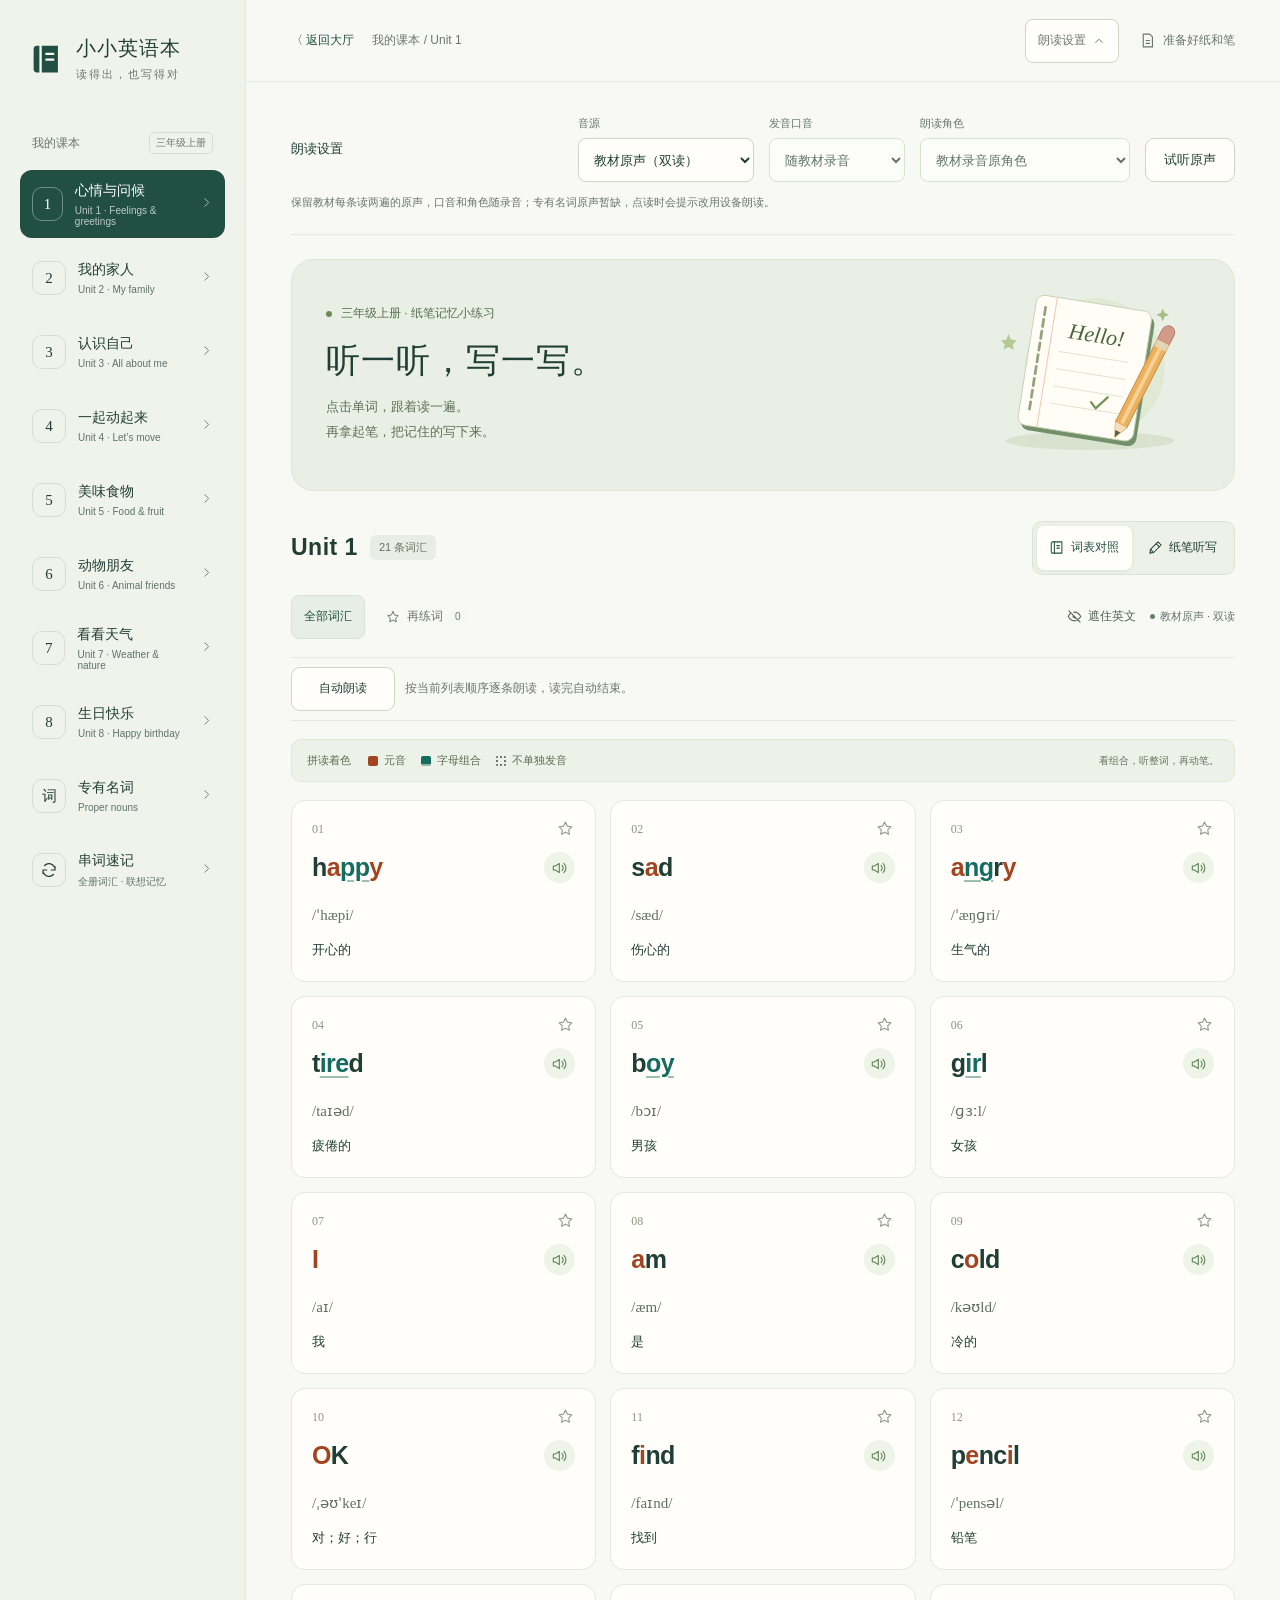
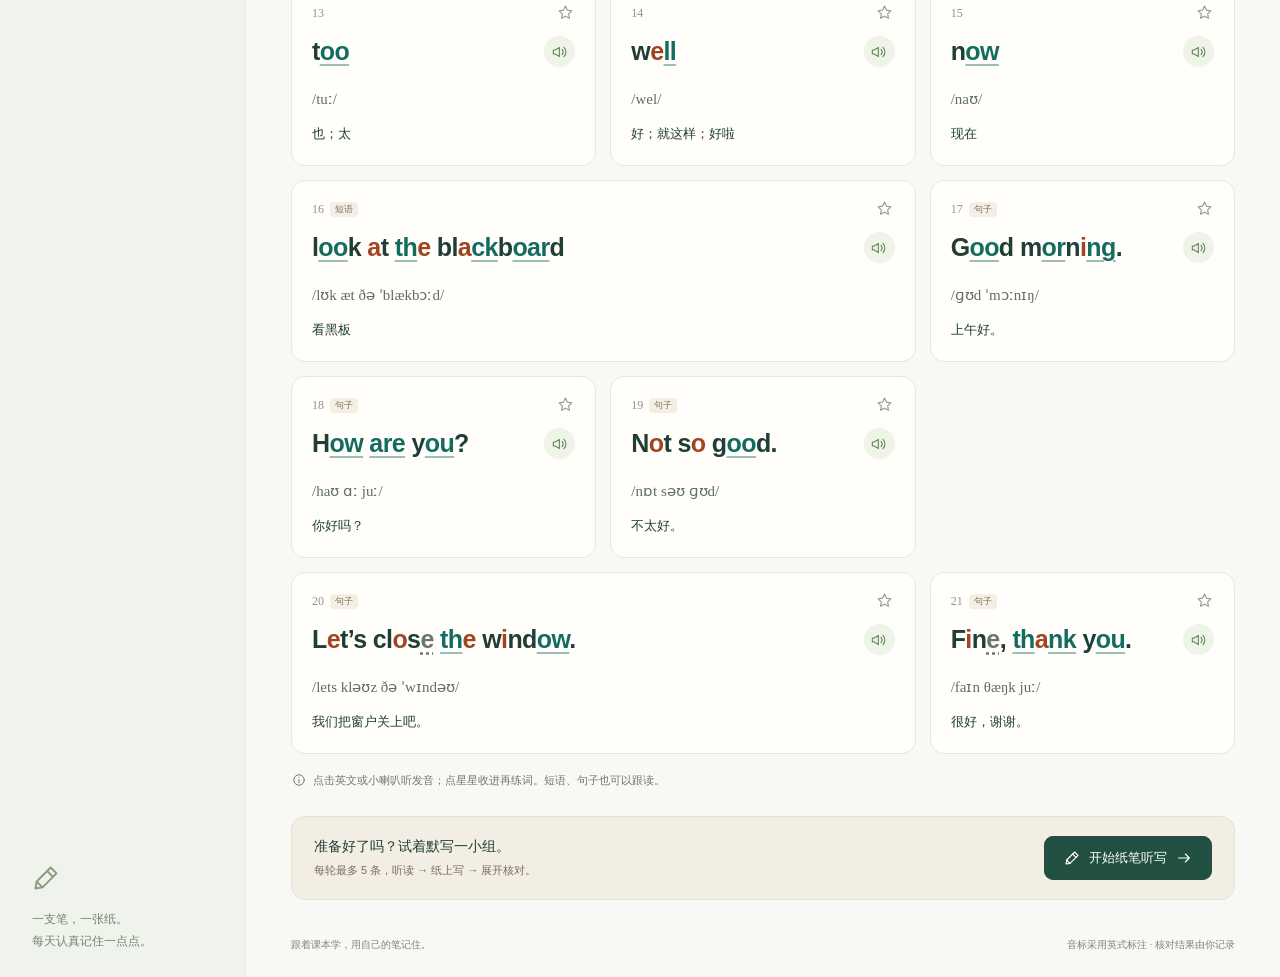
==== commit 63d20464: "fix: skip mobile height-only word-card relayouts" ====
--- a/english/index.html
+++ b/english/index.html
@@ -7,8 +7,8 @@
   <meta name="description" content="三年级上册英语词表，点击听读、查看音标，用纸笔默写并核对。">
   <title>小小英语本 · 三年级上册</title>
   <link rel="icon" href="./favicon.svg" type="image/svg+xml">
-  <link rel="stylesheet" href="./styles.css">
-  <script type="module" src="./app.mjs"></script>
+  <link rel="stylesheet" href="./styles.css?v=mobile-stable-20261024">
+  <script type="module" src="./app.mjs?v=mobile-stable-20261024"></script>
 </head>
 <body>
   <a class="skip-link" href="#main">跳到练习内容</a>
--- a/english/styles.css
+++ b/english/styles.css
@@ -1,12 +1,12 @@
 :root{--ink:#203e35;--green:#214f42;--green-hover:#173e32;--mint:#e8f0e9;--paper:#f8f9f5;--white:#fffefa;--line:#e4e8e0;--muted:#69766d;--orange:#b95029;--peach:#f9ecdc;--radius:18px;font-family:"PingFang SC","Hiragino Sans GB","Microsoft YaHei",sans-serif;color:var(--ink);background:var(--paper);font-synthesis:none}
 *{box-sizing:border-box}body{margin:0}button,a{-webkit-tap-highlight-color:transparent}button{font:inherit;color:inherit;cursor:pointer}a{color:inherit}button:disabled{cursor:default;opacity:.5}button:focus-visible,a:focus-visible{outline:3px solid #cf6a2e;outline-offset:4px}button{touch-action:manipulation}button svg{flex-shrink:0}button:active:not(:disabled){transform:translateY(1px)}[hidden]{display:none!important}.sr-only{position:absolute;width:1px;height:1px;padding:0;margin:-1px;overflow:hidden;clip:rect(0,0,0,0);white-space:nowrap;border:0}.skip-link{position:fixed;z-index:20;left:18px;top:-80px;padding:12px 18px;background:var(--green);color:white;border-radius:10px}.skip-link:focus{top:12px}
 .app-shell{max-width:1600px;min-height:100vh;margin:auto;display:grid;grid-template-columns:246px minmax(0,1fr)}.sidebar{background:#f0f3ec;padding:35px 20px 24px;display:flex;flex-direction:column;border-right:1px solid var(--line)}.brand{display:flex;gap:10px;align-items:center;text-decoration:none;padding:0 9px;font-weight:700;font-size:20px;letter-spacing:1px}.brand-icon{color:var(--green);width:37px;height:37px;display:block}.brand-icon svg{width:100%;height:100%}.brand small{display:block;font-size:11px;font-weight:400;letter-spacing:2px;color:var(--muted);margin-top:5px}.book-label{display:flex;justify-content:space-between;align-items:center;margin:50px 12px 16px;font-size:12px;color:var(--muted)}.edition{font-size:10px;border:1px solid #d7dfd1;border-radius:5px;padding:3px 6px}.unit-nav{display:grid;gap:6px}.unit-button{border:0;background:transparent;border-radius:12px;min-height:68px;display:flex;align-items:center;gap:12px;padding:10px 12px;text-align:left;width:100%;transition:background .16s}.unit-button:hover{background:#e5ebe1}.unit-button[aria-current=true]{background:var(--green);color:white}.unit-number{width:34px;height:34px;display:grid;place-items:center;border:1px solid #d5dfd1;border-radius:10px;font-size:15px;font-family:Georgia,serif}.unit-button[aria-current=true] .unit-number{border-color:#709083;color:white}.unit-name{font-weight:600;font-size:14px}.unit-name small{display:block;font-size:10px;font-weight:400;margin-top:5px;opacity:.7}.unit-arrow{margin-left:auto;opacity:.7}.sidebar-note{margin:auto 12px 0;padding-top:35px;color:#778473}.sidebar-note svg{color:#889b7e}.sidebar-note p{font-size:12px;line-height:1.9;margin-bottom:0}
-.workspace{min-width:0}.topbar{height:82px;padding:0 45px;display:flex;justify-content:space-between;align-items:center;border-bottom:1px solid var(--line);font-size:12px;color:var(--muted)}.paper-reminder{display:flex;gap:7px;align-items:center}main{padding:34px 45px 20px;min-height:calc(100vh - 150px);outline:none}.hero{display:flex;justify-content:space-between;align-items:center;background:#e9efe4;border:1px solid #dfe7d7;border-radius:22px;min-height:223px;padding:30px 34px;overflow:hidden}.hero-copy{z-index:1}.hero-kicker{font-size:12px;display:flex;align-items:center;gap:9px;color:#55704f}.hero-kicker:before{content:"";display:block;width:6px;height:6px;border-radius:50%;background:#6c8b54}.hero h1{font-size:34px;font-weight:650;letter-spacing:1px;margin:15px 0 10px;line-height:1.4}.hero p{font-size:13px;color:#5c7058;margin:0;line-height:1.9}.hero-art{width:230px;height:170px;flex-shrink:0;margin-right:5px}.section-top{display:flex;align-items:center;justify-content:space-between;gap:16px;margin:30px 0 20px}.section-heading{display:flex;align-items:center;gap:12px}.section-heading h2{font-size:23px;letter-spacing:.5px;margin:0;font-weight:600}.count-tag{font-size:11px;background:#e9ede5;padding:5px 9px;border-radius:6px;color:#64715d}.mode-switch{display:flex;border:1px solid #dce2d6;border-radius:10px;background:#edf1e9;padding:4px;gap:3px}.mode-switch button{border:0;background:transparent;font-size:12px;min-height:36px;border-radius:7px;padding:7px 13px;display:flex;align-items:center;gap:6px}.mode-switch button[aria-pressed=true]{background:var(--white);box-shadow:0 1px 4px #243e3114;color:var(--green);font-weight:600}.toolbar{display:flex;justify-content:space-between;align-items:center;gap:16px;flex-wrap:wrap;margin-bottom:18px}.filter-buttons{display:flex;align-items:center;gap:8px}.filter-button{background:none;border:1px solid transparent;min-height:38px;padding:8px 12px;border-radius:8px;color:var(--muted);font-size:12px;display:flex;align-items:center;gap:7px}.filter-button[aria-pressed=true]{background:#e7eee5;border-color:#d8e4d3;color:var(--green)}.filter-count{font-size:10px;background:#f5f7f2;padding:1px 5px;border-radius:4px}.toolbar-right{display:flex;align-items:center;gap:14px}.hide-button{background:none;border:0;font-size:12px;color:#52634f;min-height:40px;display:flex;gap:6px;align-items:center;padding:8px 0}.voice-status{font-size:11px;color:var(--muted);display:flex;align-items:center;gap:5px}.voice-dot{width:5px;height:5px;border-radius:50%;background:#668160}.voice-dot.unavailable{background:#b56837}.word-grid{display:grid;grid-template-columns:repeat(3,minmax(0,1fr));gap:14px}.word-card{background:var(--white);border:1px solid var(--line);border-radius:14px;min-height:182px;padding:18px 20px;position:relative;transition:border-color .16s}.word-card:hover{border-color:#b7c9ad}.card-top{display:flex;justify-content:space-between;align-items:center;margin-bottom:13px}.entry-number{font-family:Georgia,serif;color:#8b9588;font-size:12px}.review-toggle{border:0;background:none;width:32px;height:32px;min-height:32px;padding:7px;color:#959f91;margin:-6px -7px -6px 0;border-radius:6px}.review-toggle[aria-pressed=true]{color:var(--orange);background:#fbefdc}.word-button{display:flex;align-items:flex-start;justify-content:space-between;gap:9px;width:100%;text-align:left;border:0;padding:0;background:none;min-height:45px}.word-text{display:block;font-family:"Avenir Next","Trebuchet MS",Arial,sans-serif;font-size:25px;font-weight:650;letter-spacing:-.6px;line-height:1.2;overflow-wrap:anywhere}.word-text.long{font-size:21px;line-height:1.4;letter-spacing:-.3px}.play-icon{color:#64835a;background:#eef4e8;display:grid;place-items:center;flex-shrink:0;width:31px;height:31px;border-radius:50%;margin-top:0}.word-button:hover .play-icon{background:#dce8d2;color:var(--green)}.word-button.is-speaking .play-icon{background:var(--green);color:white}.ipa{font-family:"Charis SIL","Gentium Plus","Times New Roman",serif;color:#60705f;font-size:15px;line-height:1.5;margin:7px 0 12px;overflow-wrap:anywhere}.meaning{font-size:13px;line-height:1.65;margin:0;overflow-wrap:anywhere}.entry-note{font-size:11px;line-height:1.7;color:#6a7467;margin:8px 0 0;padding-top:6px;border-top:1px dashed var(--line)}.type-tag{display:inline-block;font-size:9px;color:#7c7055;background:#f3efe4;border-radius:4px;padding:1px 5px;margin-left:6px;font-weight:400;vertical-align:middle}.hidden-word{display:block;height:28px;width:90px;border-bottom:2px solid #b5c3aa;background:repeating-linear-gradient(90deg,transparent 0 13px,#e8eee1 13px 15px)}.hidden-ipa{height:20px;display:flex;align-items:center;color:#7b8873;font-family:inherit;font-size:11px}.empty-state{background:var(--white);border:1px dashed #c6d2bd;border-radius:var(--radius);padding:50px 20px;text-align:center}.empty-state svg{color:#8da27b}.empty-state h3{font-size:18px;margin:15px 0 10px}.empty-state p{font-size:13px;color:var(--muted);line-height:1.8;margin:0 0 20px}.study-tip{font-size:11px;line-height:1.8;color:#6c7964;display:flex;gap:7px;align-items:flex-start;margin:17px 1px 0}.study-tip svg{flex-shrink:0;margin-top:2px}.start-strip{background:#f2eee3;border:1px solid #e6e1d3;border-radius:14px;padding:19px 22px;display:flex;align-items:center;justify-content:space-between;gap:18px;margin-top:25px}.strip-text strong{font-size:14px;font-weight:600}.strip-text p{font-size:11px;color:#796e5b;line-height:1.7;margin:5px 0 0}.primary-button{border:1px solid var(--green);background:var(--green);color:white;min-height:44px;display:inline-flex;justify-content:center;align-items:center;gap:9px;padding:11px 19px;border-radius:9px;font-size:13px;white-space:nowrap}.primary-button:hover{background:var(--green-hover)}.secondary-button{border:1px solid #cdd7c6;background:var(--white);min-height:44px;display:inline-flex;justify-content:center;align-items:center;gap:8px;padding:11px 18px;border-radius:9px;font-size:13px}.secondary-button:hover{background:#edf2e7}.footer{font-size:10px;color:#7b8575;display:flex;justify-content:space-between;gap:15px;padding:18px 45px 25px}.notice-stack{position:fixed;z-index:10;bottom:18px;left:266px;right:20px;pointer-events:none;display:grid;justify-items:center;gap:8px}.notice{pointer-events:auto;max-width:600px;background:#fff8e8;border:1px solid #d8c59a;box-shadow:0 4px 18px #493f1a15;border-radius:10px;padding:12px 18px;margin:0;font-size:12px;line-height:1.7;color:#65542e}
+.workspace{min-width:0}.topbar{height:82px;padding:0 45px;display:flex;justify-content:space-between;align-items:center;border-bottom:1px solid var(--line);font-size:12px;color:var(--muted)}.paper-reminder{display:flex;gap:7px;align-items:center}main{padding:34px 45px 20px;min-height:calc(100vh - 150px);outline:none}.hero{display:flex;justify-content:space-between;align-items:center;background:#e9efe4;border:1px solid #dfe7d7;border-radius:22px;min-height:223px;padding:30px 34px;overflow:hidden}.hero-copy{z-index:1}.hero-kicker{font-size:12px;display:flex;align-items:center;gap:9px;color:#55704f}.hero-kicker:before{content:"";display:block;width:6px;height:6px;border-radius:50%;background:#6c8b54}.hero h1{font-size:34px;font-weight:650;letter-spacing:1px;margin:15px 0 10px;line-height:1.4}.hero p{font-size:13px;color:#5c7058;margin:0;line-height:1.9}.hero-art{width:230px;height:170px;flex-shrink:0;margin-right:5px}.section-top{display:flex;align-items:center;justify-content:space-between;gap:16px;margin:30px 0 20px}.section-heading{display:flex;align-items:center;gap:12px}.section-heading h2{font-size:23px;letter-spacing:.5px;margin:0;font-weight:600}.count-tag{font-size:11px;background:#e9ede5;padding:5px 9px;border-radius:6px;color:#64715d}.mode-switch{display:flex;border:1px solid #dce2d6;border-radius:10px;background:#edf1e9;padding:4px;gap:3px}.mode-switch button{border:0;background:transparent;font-size:12px;min-height:36px;border-radius:7px;padding:7px 13px;display:flex;align-items:center;gap:6px}.mode-switch button[aria-pressed=true]{background:var(--white);box-shadow:0 1px 4px #243e3114;color:var(--green);font-weight:600}.toolbar{display:flex;justify-content:space-between;align-items:center;gap:16px;flex-wrap:wrap;margin-bottom:18px}.filter-buttons{display:flex;align-items:center;gap:8px}.filter-button{background:none;border:1px solid transparent;min-height:38px;padding:8px 12px;border-radius:8px;color:var(--muted);font-size:12px;display:flex;align-items:center;gap:7px}.filter-button[aria-pressed=true]{background:#e7eee5;border-color:#d8e4d3;color:var(--green)}.filter-count{font-size:10px;background:#f5f7f2;padding:1px 5px;border-radius:4px}.toolbar-right{display:flex;align-items:center;gap:14px}.hide-button{background:none;border:0;font-size:12px;color:#52634f;min-height:40px;display:flex;gap:6px;align-items:center;padding:8px 0}.voice-status{font-size:11px;color:var(--muted);display:flex;align-items:center;gap:5px}.voice-dot{width:5px;height:5px;border-radius:50%;background:#668160}.voice-dot.unavailable{background:#b56837}.word-grid{display:grid;grid-template-columns:repeat(3,minmax(0,1fr));gap:14px}.word-card{background:var(--white);border:1px solid var(--line);border-radius:14px;min-height:182px;padding:18px 20px;position:relative;transition:border-color .16s}.word-card:hover{border-color:#b7c9ad}.card-top{display:flex;justify-content:space-between;align-items:center;margin-bottom:13px}.entry-number{font-family:Georgia,serif;color:#8b9588;font-size:12px}.review-toggle{border:0;background:none;width:32px;height:32px;min-height:32px;padding:7px;color:#959f91;margin:-6px -7px -6px 0;border-radius:6px}.review-toggle[aria-pressed=true]{color:var(--orange);background:#fbefdc}.word-button{display:flex;align-items:flex-start;justify-content:space-between;gap:9px;width:100%;text-align:left;border:0;padding:0;background:none;min-height:45px}.word-text{display:block;font-family:"Avenir Next","Trebuchet MS",Arial,sans-serif;font-size:25px;font-weight:650;letter-spacing:-.6px;line-height:1.2;overflow-wrap:anywhere}.play-icon{color:#64835a;background:#eef4e8;display:grid;place-items:center;flex-shrink:0;width:31px;height:31px;border-radius:50%;margin-top:0}.word-button:hover .play-icon{background:#dce8d2;color:var(--green)}.word-button.is-speaking .play-icon{background:var(--green);color:white}.ipa{font-family:"Charis SIL","Gentium Plus","Times New Roman",serif;color:#60705f;font-size:15px;line-height:1.5;margin:7px 0 12px;overflow-wrap:anywhere}.meaning{font-size:13px;line-height:1.65;margin:0;overflow-wrap:anywhere}.entry-note{font-size:11px;line-height:1.7;color:#6a7467;margin:8px 0 0;padding-top:6px;border-top:1px dashed var(--line)}.type-tag{display:inline-block;font-size:9px;color:#7c7055;background:#f3efe4;border-radius:4px;padding:1px 5px;margin-left:6px;font-weight:400;vertical-align:middle}.hidden-word{display:block;height:28px;width:90px;border-bottom:2px solid #b5c3aa;background:repeating-linear-gradient(90deg,transparent 0 13px,#e8eee1 13px 15px)}.hidden-ipa{height:20px;display:flex;align-items:center;color:#7b8873;font-family:inherit;font-size:11px}.empty-state{background:var(--white);border:1px dashed #c6d2bd;border-radius:var(--radius);padding:50px 20px;text-align:center}.empty-state svg{color:#8da27b}.empty-state h3{font-size:18px;margin:15px 0 10px}.empty-state p{font-size:13px;color:var(--muted);line-height:1.8;margin:0 0 20px}.study-tip{font-size:11px;line-height:1.8;color:#6c7964;display:flex;gap:7px;align-items:flex-start;margin:17px 1px 0}.study-tip svg{flex-shrink:0;margin-top:2px}.start-strip{background:#f2eee3;border:1px solid #e6e1d3;border-radius:14px;padding:19px 22px;display:flex;align-items:center;justify-content:space-between;gap:18px;margin-top:25px}.strip-text strong{font-size:14px;font-weight:600}.strip-text p{font-size:11px;color:#796e5b;line-height:1.7;margin:5px 0 0}.primary-button{border:1px solid var(--green);background:var(--green);color:white;min-height:44px;display:inline-flex;justify-content:center;align-items:center;gap:9px;padding:11px 19px;border-radius:9px;font-size:13px;white-space:nowrap}.primary-button:hover{background:var(--green-hover)}.secondary-button{border:1px solid #cdd7c6;background:var(--white);min-height:44px;display:inline-flex;justify-content:center;align-items:center;gap:8px;padding:11px 18px;border-radius:9px;font-size:13px}.secondary-button:hover{background:#edf2e7}.footer{font-size:10px;color:#7b8575;display:flex;justify-content:space-between;gap:15px;padding:18px 45px 25px}.notice-stack{position:fixed;z-index:10;bottom:18px;left:266px;right:20px;pointer-events:none;display:grid;justify-items:center;gap:8px}.notice{pointer-events:auto;max-width:600px;background:#fff8e8;border:1px solid #d8c59a;box-shadow:0 4px 18px #493f1a15;border-radius:10px;padding:12px 18px;margin:0;font-size:12px;line-height:1.7;color:#65542e}
 .practice-heading{margin:6px 0 28px;display:flex;align-items:center;justify-content:space-between;gap:15px}.text-button{border:0;background:none;display:flex;gap:6px;align-items:center;min-height:44px;font-size:12px;color:#60705b;padding:8px 0}.practice-title h1{font-size:28px;margin:10px 0}.practice-title p{font-size:12px;color:var(--muted);margin:0}.practice-stepper{display:flex;justify-content:center;gap:6px;flex-wrap:wrap;margin:30px 0;color:#899281;font-size:12px}.practice-stepper span{display:flex;gap:7px;align-items:center}.practice-stepper .current{color:var(--green);font-weight:600}.step-index{font-family:Georgia,serif;background:#edf1e8;border:1px solid #dce4d4;border-radius:50%;width:23px;height:23px;display:grid;place-items:center;font-size:12px}.step-arrow{padding:0 14px;color:#9ca48f}.practice-card{background:var(--white);border:1px solid #dce4d5;border-radius:20px;max-width:760px;margin:0 auto;overflow:hidden;box-shadow:0 10px 35px #324e2910}.practice-card-top{padding:22px 29px;display:flex;justify-content:space-between;align-items:center;border-bottom:1px solid var(--line);font-size:12px;color:#64705c}.progress-dots{display:flex;gap:7px}.progress-dot{width:9px;height:9px;border-radius:50%;background:#e5eade}.progress-dot.done{background:#7f9e6f}.progress-dot.current{background:var(--green);box-shadow:0 0 0 3px #dfe9d6}.practice-body{text-align:center;padding:39px 30px 30px;min-height:340px;background-image:linear-gradient(#edf0e700 31px,#e9ede280 32px);background-size:100% 32px;background-position:0 11px}.prompt-label{font-size:12px;color:#7b8771;margin:0 0 15px}.practice-meaning{font-size:30px;font-weight:600;line-height:1.55;margin:0 auto 23px;max-width:560px;overflow-wrap:anywhere}.listen-button{border:1px solid #c1d1b8;background:#eef4e8;color:var(--green);border-radius:100px;display:inline-flex;align-items:center;justify-content:center;gap:10px;font-size:15px;font-weight:600;min-height:50px;padding:12px 25px}.listen-button:hover{background:#e0ecd6}.listen-button.is-speaking{background:var(--green);color:white}.practice-hint{font-size:12px;color:#78836d;margin:22px 0 2px;line-height:1.8}.answer-panel{margin:27px auto 0;max-width:500px;padding:19px 16px 0;border-top:1px dashed #c9d4c1}.answer-word{font-family:"Avenir Next","Trebuchet MS",Arial,sans-serif;font-size:36px;font-weight:650;line-height:1.3;overflow-wrap:anywhere}.answer-word.long{font-size:28px}.answer-panel .ipa{font-size:18px;margin:8px 0}.answer-panel .entry-note{border:0;margin-top:5px;padding:0}.practice-actions{border-top:1px solid var(--line);padding:22px 30px;background:#f8faf4;display:flex;justify-content:center;gap:12px;flex-wrap:wrap}.practice-actions .primary-button,.practice-actions .secondary-button{min-width:165px}.practice-bottom{font-size:11px;text-align:center;color:#7b8571;margin:20px 0;line-height:1.8}.practice-progress{height:3px;background:#edf1e6}.practice-progress-fill{height:3px;background:#60804c}.summary-body{text-align:center;padding:36px 25px}.summary-emblem{width:64px;height:64px;background:#e8f0df;border-radius:50%;display:grid;place-items:center;color:#547440;margin:0 auto 20px}.summary-body h2{font-size:26px;margin:0 0 11px}.summary-body>p{color:var(--muted);font-size:13px;line-height:1.8}.summary-stats{display:flex;justify-content:center;gap:0;margin:24px auto;max-width:300px}.summary-stat{flex:1}.summary-stat+.summary-stat{border-left:1px solid var(--line)}.summary-stat strong{display:block;font-size:30px;font-family:Georgia,serif;font-weight:400}.summary-stat span{font-size:11px;color:var(--muted)}.result-list{text-align:left;border:1px solid var(--line);border-radius:12px;max-width:520px;margin:25px auto 0;overflow:hidden}.result-row{display:flex;align-items:center;gap:13px;padding:12px 16px;font-size:12px}.result-row+.result-row{border-top:1px solid var(--line)}.result-row>svg{color:#668550;flex-shrink:0}.result-row.wrong>svg{color:var(--orange)}.result-row strong{font-size:16px;font-family:"Avenir Next","Trebuchet MS",Arial,sans-serif}.result-row>span{margin-left:auto;color:var(--muted);text-align:right}.summary-caption{margin:20px 0 0!important;font-size:11px!important}
 @media(min-width:1400px){main{padding-left:60px;padding-right:60px}.topbar,.footer{padding-left:60px;padding-right:60px}.word-card{padding:20px 24px;min-height:188px}.word-text{font-size:27px}}
 @media(max-width:1100px){.app-shell{grid-template-columns:214px minmax(0,1fr)}.sidebar{padding:30px 13px 22px}.brand{font-size:18px;gap:8px}.brand-icon{width:32px}.brand small{font-size:10px;letter-spacing:1px}.topbar{padding:0 28px}main{padding:28px 28px 18px}.footer{padding-left:28px;padding-right:28px}.hero{padding:25px 26px}.hero h1{font-size:29px}.hero-art{width:175px;height:150px;margin-right:-10px}.word-grid{grid-template-columns:repeat(2,minmax(0,1fr))}.notice-stack{left:230px}.section-heading h2{font-size:21px}}
-@media(max-width:760px){.app-shell{display:block}.sidebar{padding:20px 20px 0;border-right:0;border-bottom:1px solid var(--line);display:block}.brand{padding:0;font-size:20px}.brand-icon{width:34px}.brand small{font-size:10px;letter-spacing:2px}.book-label,.sidebar-note{display:none}.unit-nav{display:grid;grid-template-columns:repeat(4,minmax(0,1fr));gap:6px;margin-top:18px;padding:0 0 14px}.unit-button{width:100%;min-width:0;min-height:44px;justify-content:center;padding:8px 4px;gap:0;border:1px solid #dbe3d3;border-radius:8px}.unit-button[data-unit="0"],.memory-nav{grid-column:span 2}.unit-number{width:auto;height:auto;border:0;border-radius:0;font-size:12px;font-family:inherit}.unit-number:before{content:"Unit ";white-space:pre}.unit-button[data-unit="0"] .unit-number:before{content:""}.unit-button[data-unit="0"] .unit-number{font-size:0}.unit-button[data-unit="0"] .unit-number:after{content:"专有名词";font-size:12px}.unit-name,.unit-arrow{display:none}.memory-nav .unit-number{display:none}.memory-nav .unit-name{display:block;font-size:12px}.memory-nav .unit-name small{display:none}.topbar{height:52px;padding:0 22px;font-size:10px;background:var(--paper)}.paper-reminder{gap:5px}main{padding:20px 20px 12px;min-height:60vh}.hero{min-height:190px;padding:23px 23px;border-radius:16px;position:relative}.hero h1{font-size:28px;letter-spacing:.4px;margin:12px 0 8px}.hero-kicker{font-size:10px}.hero p{font-size:11px;max-width:205px}.hero-art{width:145px;height:140px;position:absolute;right:-5px;bottom:5px;opacity:.9}.hero-copy{max-width:75%}.section-top{margin-top:24px;margin-bottom:17px;gap:8px}.section-heading{gap:7px}.section-heading h2{font-size:20px}.count-tag{font-size:10px;padding:4px 6px}.mode-switch{gap:0;padding:3px}.mode-switch button{font-size:10px;padding:6px 8px;min-height:36px;gap:4px}.mode-switch svg{width:13px;height:13px}.toolbar{gap:8px;margin-bottom:14px}.filter-buttons{gap:2px}.filter-button{font-size:11px;min-height:38px;padding:7px 9px;gap:5px}.toolbar-right{gap:9px}.hide-button{font-size:11px}.voice-status{font-size:10px}.word-grid{gap:10px}.word-card{padding:16px 15px;min-height:180px;border-radius:12px}.word-text{font-size:23px;letter-spacing:-.5px}.word-text.long{font-size:19px}.play-icon{width:28px;height:28px}.play-icon svg{width:14px;height:14px}.ipa{font-size:14px;margin-top:6px;margin-bottom:10px}.meaning{font-size:12px}.card-top{margin-bottom:13px}.entry-note{font-size:10px}.start-strip{padding:18px;gap:10px;align-items:flex-start;flex-direction:column}.start-strip .primary-button{width:100%;margin-top:4px}.strip-text strong{font-size:14px}.footer{padding:15px 21px 24px;flex-direction:column;font-size:9px;gap:7px}.notice-stack{left:15px;right:15px;bottom:max(15px,env(safe-area-inset-bottom))}.notice{font-size:11px}.practice-heading{margin:0 0 20px;align-items:flex-start}.practice-title h1{font-size:23px;margin:5px 0 8px}.practice-title p{font-size:11px;line-height:1.6}.practice-heading .text-button{font-size:10px;white-space:nowrap}.practice-stepper{font-size:10px;gap:2px;margin:24px 0}.practice-stepper span{gap:5px}.step-arrow{padding:0 6px}.step-index{width:21px;height:21px;font-size:11px}.practice-card{border-radius:15px}.practice-card-top{padding:18px;font-size:11px}.practice-body{padding:32px 20px 27px;min-height:310px}.practice-meaning{font-size:27px;margin-bottom:22px}.practice-actions{padding:18px 16px;gap:9px}.practice-actions .primary-button,.practice-actions .secondary-button{min-width:0;flex:1;padding:12px 10px;font-size:12px}.answer-word{font-size:32px}.answer-word.long{font-size:25px}.summary-body{padding:30px 18px}.summary-body h2{font-size:23px}.result-row{padding:12px;font-size:11px}.result-row strong{font-size:14px}.summary-stats{max-width:260px}}
-@media(max-width:380px){main{padding-left:14px;padding-right:14px}.sidebar{padding-left:16px;padding-right:16px}.word-card{padding:14px 12px}.word-text{font-size:21px}.word-text.long{font-size:17px}.play-icon{width:25px;height:25px}.hero-art{right:-20px;opacity:.6}.hero-copy{max-width:85%}.toolbar-right{gap:7px}.voice-status{font-size:9px}.filter-button{padding:7px}.section-heading h2{font-size:18px}.mode-switch button{padding:6px}.step-arrow{padding:0 4px}}
+@media(max-width:760px){.app-shell{display:block}.sidebar{padding:20px 20px 0;border-right:0;border-bottom:1px solid var(--line);display:block}.brand{padding:0;font-size:20px}.brand-icon{width:34px}.brand small{font-size:10px;letter-spacing:2px}.book-label,.sidebar-note{display:none}.unit-nav{display:grid;grid-template-columns:repeat(4,minmax(0,1fr));gap:6px;margin-top:18px;padding:0 0 14px}.unit-button{width:100%;min-width:0;min-height:44px;justify-content:center;padding:8px 4px;gap:0;border:1px solid #dbe3d3;border-radius:8px}.unit-button[data-unit="0"],.memory-nav{grid-column:span 2}.unit-number{width:auto;height:auto;border:0;border-radius:0;font-size:12px;font-family:inherit}.unit-number:before{content:"Unit ";white-space:pre}.unit-button[data-unit="0"] .unit-number:before{content:""}.unit-button[data-unit="0"] .unit-number{font-size:0}.unit-button[data-unit="0"] .unit-number:after{content:"专有名词";font-size:12px}.unit-name,.unit-arrow{display:none}.memory-nav .unit-number{display:none}.memory-nav .unit-name{display:block;font-size:12px}.memory-nav .unit-name small{display:none}.topbar{height:52px;padding:0 22px;font-size:10px;background:var(--paper)}.paper-reminder{gap:5px}main{padding:20px 20px 12px;min-height:60vh}.hero{min-height:190px;padding:23px 23px;border-radius:16px;position:relative}.hero h1{font-size:28px;letter-spacing:.4px;margin:12px 0 8px}.hero-kicker{font-size:10px}.hero p{font-size:11px;max-width:205px}.hero-art{width:145px;height:140px;position:absolute;right:-5px;bottom:5px;opacity:.9}.hero-copy{max-width:75%}.section-top{margin-top:24px;margin-bottom:17px;gap:8px}.section-heading{gap:7px}.section-heading h2{font-size:20px}.count-tag{font-size:10px;padding:4px 6px}.mode-switch{gap:0;padding:3px}.mode-switch button{font-size:10px;padding:6px 8px;min-height:36px;gap:4px}.mode-switch svg{width:13px;height:13px}.toolbar{gap:8px;margin-bottom:14px}.filter-buttons{gap:2px}.filter-button{font-size:11px;min-height:38px;padding:7px 9px;gap:5px}.toolbar-right{gap:9px}.hide-button{font-size:11px}.voice-status{font-size:10px}.word-grid{gap:10px}.word-card{padding:16px 15px;min-height:180px;border-radius:12px}.word-text{font-size:23px;letter-spacing:-.5px}.play-icon{width:28px;height:28px}.play-icon svg{width:14px;height:14px}.ipa{font-size:14px;margin-top:6px;margin-bottom:10px}.meaning{font-size:12px}.card-top{margin-bottom:13px}.entry-note{font-size:10px}.start-strip{padding:18px;gap:10px;align-items:flex-start;flex-direction:column}.start-strip .primary-button{width:100%;margin-top:4px}.strip-text strong{font-size:14px}.footer{padding:15px 21px 24px;flex-direction:column;font-size:9px;gap:7px}.notice-stack{left:15px;right:15px;bottom:max(15px,env(safe-area-inset-bottom))}.notice{font-size:11px}.practice-heading{margin:0 0 20px;align-items:flex-start}.practice-title h1{font-size:23px;margin:5px 0 8px}.practice-title p{font-size:11px;line-height:1.6}.practice-heading .text-button{font-size:10px;white-space:nowrap}.practice-stepper{font-size:10px;gap:2px;margin:24px 0}.practice-stepper span{gap:5px}.step-arrow{padding:0 6px}.step-index{width:21px;height:21px;font-size:11px}.practice-card{border-radius:15px}.practice-card-top{padding:18px;font-size:11px}.practice-body{padding:32px 20px 27px;min-height:310px}.practice-meaning{font-size:27px;margin-bottom:22px}.practice-actions{padding:18px 16px;gap:9px}.practice-actions .primary-button,.practice-actions .secondary-button{min-width:0;flex:1;padding:12px 10px;font-size:12px}.answer-word{font-size:32px}.answer-word.long{font-size:25px}.summary-body{padding:30px 18px}.summary-body h2{font-size:23px}.result-row{padding:12px;font-size:11px}.result-row strong{font-size:14px}.summary-stats{max-width:260px}}
+@media(max-width:380px){main{padding-left:14px;padding-right:14px}.sidebar{padding-left:16px;padding-right:16px}.word-card{padding:14px 12px}.word-text{font-size:21px}.play-icon{width:25px;height:25px}.hero-art{right:-20px;opacity:.6}.hero-copy{max-width:85%}.toolbar-right{gap:7px}.voice-status{font-size:9px}.filter-button{padding:7px}.section-heading h2{font-size:18px}.mode-switch button{padding:6px}.step-arrow{padding:0 4px}}
 @media(prefers-reduced-motion:reduce){*,*::before,*::after{transition:none!important;scroll-behavior:auto!important}}
 
 /* Keep the clickable area generous without enlarging the star artwork. */
@@ -95,3 +95,16 @@
   .practice-mode .practice-card>.practice-actions{flex-shrink:0;padding:10px 12px}
   .practice-mode .practice-card>.practice-actions button{flex:1;min-width:0;font-size:12px;padding:9px}
 }
+
+.auto-reading-controls{position:sticky;top:8px;z-index:2;background:var(--paper);padding:9px 0;border-top:1px solid var(--line);border-bottom:1px solid var(--line);display:flex;align-items:center;flex-wrap:wrap;gap:10px;margin:0 0 18px}
+.auto-reading-controls button{font-size:12px;min-width:104px;padding:9px 14px}
+.auto-reading-controls [aria-pressed=true]{background:var(--green);color:white;border-color:var(--green)}
+#auto-reading-status{font-size:12px;line-height:1.6;color:var(--muted)}
+.word-card.reading-current{border-color:var(--green);box-shadow:0 0 0 2px #214f4220}
+@media(max-width:760px){.auto-reading-controls{gap:8px;margin-bottom:14px}#auto-reading-status{flex-basis:100%;font-size:11px}}
+
+.word-card.long-card{grid-column:span 2}
+@media(max-width:760px){.word-card.long-card{grid-column:1/-1}}
+
+.word-text{white-space:nowrap;overflow-wrap:normal;min-width:0}
+.word-card.full-width-card{grid-column:1/-1}
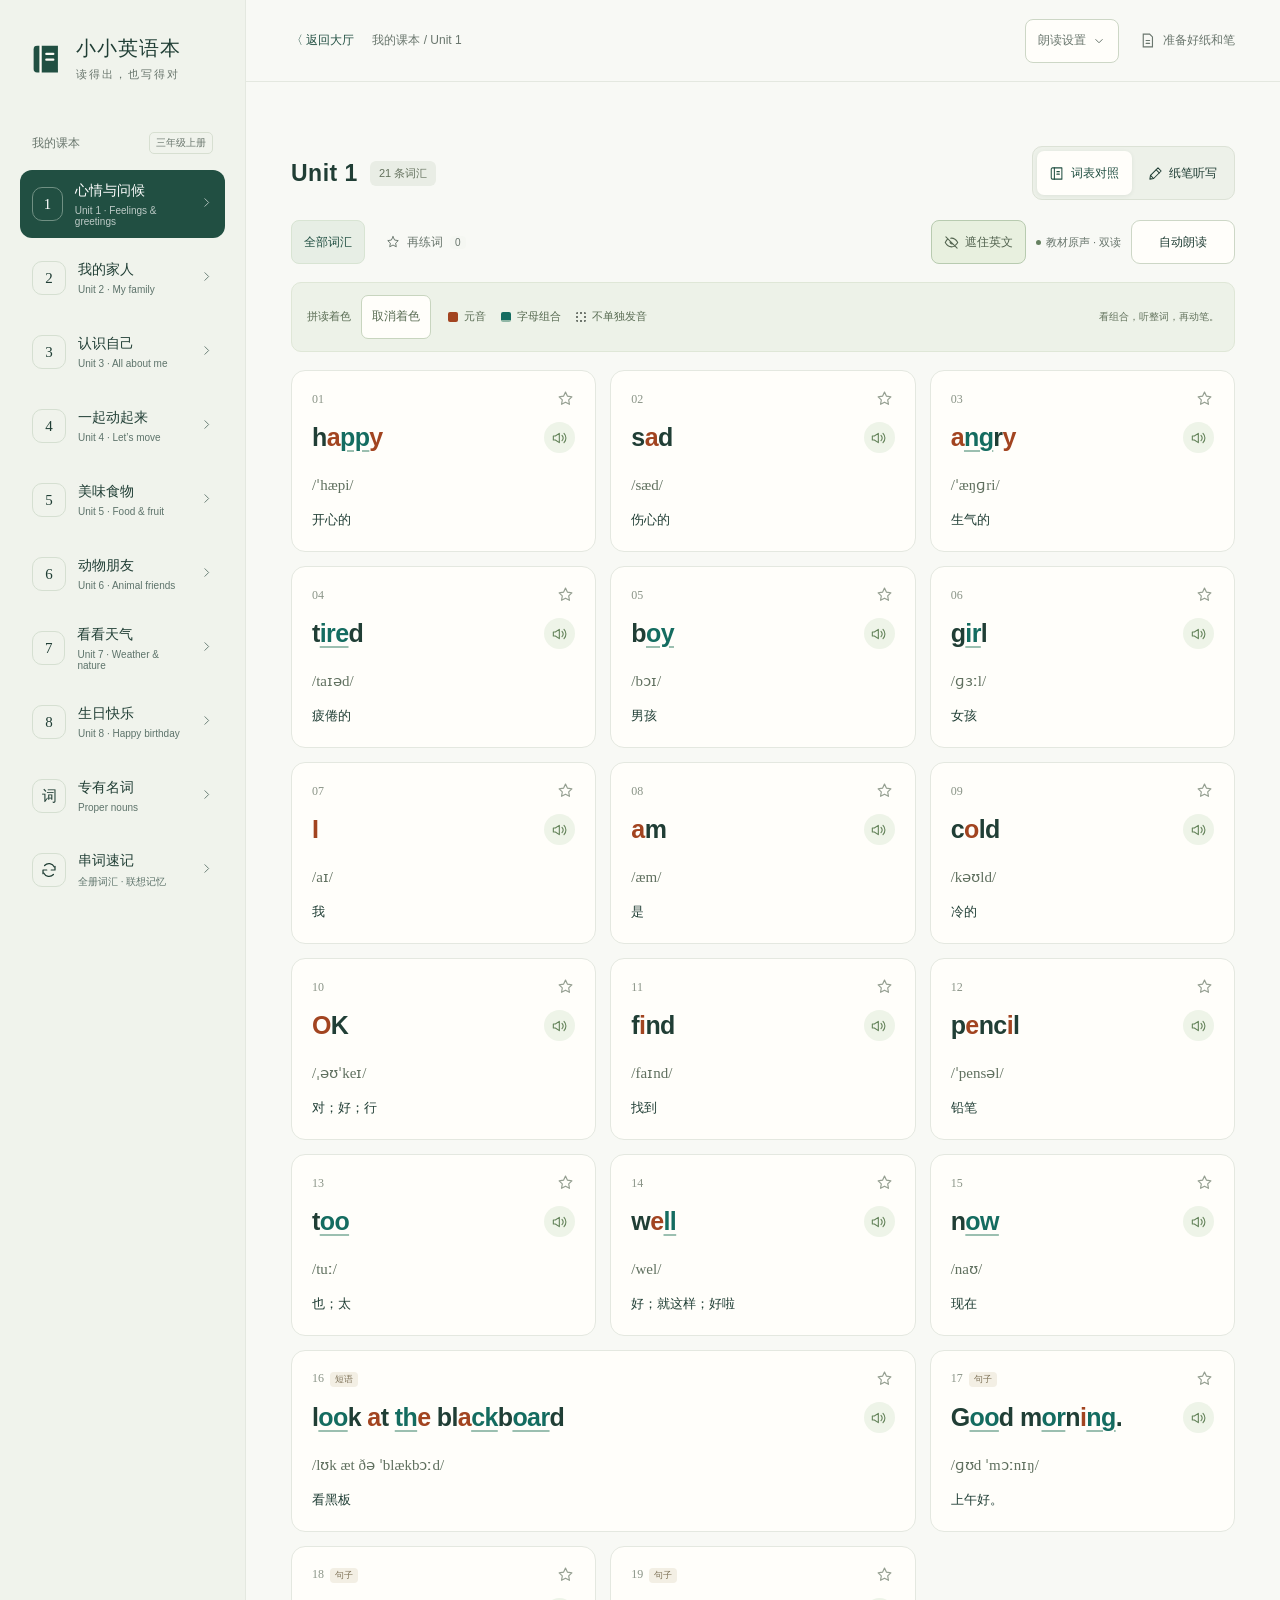
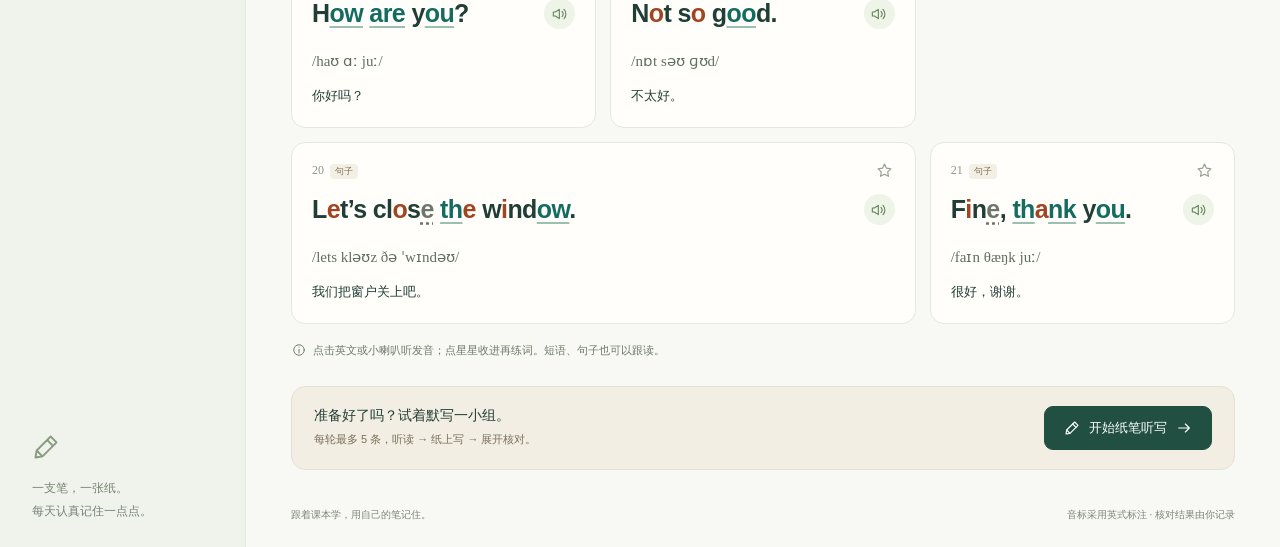
==== commit b580128d: "feat: improve English memory groups and reading controls" ====
--- a/english/index.html
+++ b/english/index.html
@@ -7,8 +7,8 @@
   <meta name="description" content="三年级上册英语词表，点击听读、查看音标，用纸笔默写并核对。">
   <title>小小英语本 · 三年级上册</title>
   <link rel="icon" href="./favicon.svg" type="image/svg+xml">
-  <link rel="stylesheet" href="./styles.css?v=mobile-stable-20261024">
-  <script type="module" src="./app.mjs?v=mobile-stable-20261024"></script>
+  <link rel="stylesheet" href="./styles.css?v=memory-tools-20261025">
+  <script type="module" src="./app.mjs?v=memory-tools-20261025"></script>
 </head>
 <body>
   <a class="skip-link" href="#main">跳到练习内容</a>
@@ -28,10 +28,10 @@
     <div class="workspace">
       <header class="topbar">
         <div class="topbar-left"><a class="back-hall" href="../index.html">〈 返回大厅</a><span id="breadcrumb">我的课本 / Unit 1</span></div>
-        <div class="topbar-right"><button id="reading-settings-toggle" class="reading-settings-toggle" type="button" aria-expanded="true" aria-controls="reading-settings-content" aria-label="收起朗读设置" title="收起朗读设置"><span>朗读设置</span><svg width="14" height="14" viewBox="0 0 24 24" fill="none" stroke="currentColor" stroke-width="1.7" aria-hidden="true"><path d="m6 9 6 6 6-6"/></svg></button><span class="paper-reminder"><svg width="17" height="17" viewBox="0 0 24 24" fill="none" aria-hidden="true"><path d="M6 3h9l4 4v14H6V3Z" stroke="currentColor" stroke-width="1.6"/><path d="M10 12h5m-5 4h5" stroke="currentColor" stroke-width="1.6" stroke-linecap="round"/></svg>准备好纸和笔</span></div>
+        <div class="topbar-right"><button id="reading-settings-toggle" class="reading-settings-toggle" type="button" aria-expanded="false" aria-controls="reading-settings-content" aria-label="展开朗读设置" title="展开朗读设置"><span>朗读设置</span><svg width="14" height="14" viewBox="0 0 24 24" fill="none" stroke="currentColor" stroke-width="1.7" aria-hidden="true"><path d="m6 9 6 6 6-6"/></svg></button><span class="paper-reminder"><svg width="17" height="17" viewBox="0 0 24 24" fill="none" aria-hidden="true"><path d="M6 3h9l4 4v14H6V3Z" stroke="currentColor" stroke-width="1.6"/><path d="M10 12h5m-5 4h5" stroke="currentColor" stroke-width="1.6" stroke-linecap="round"/></svg>准备好纸和笔</span></div>
       </header>
       <main id="main" tabindex="-1">
-        <section class="reading-settings" aria-label="朗读设置">
+        <section class="reading-settings is-collapsed" aria-label="朗读设置">
           <div id="reading-settings-content">
           <div class="reading-controls">
             <span class="reading-label">朗读设置</span>
--- a/english/styles.css
+++ b/english/styles.css
@@ -33,7 +33,7 @@
 @media(max-width:600px){.practice-question .practice-body{grid-template-columns:minmax(0,1fr);grid-template-rows:200px minmax(0,1fr);height:600px}.practice-listening{padding:18px}.practice-listening .practice-meaning{font-size:25px;margin-bottom:14px}.practice-listening .practice-hint{margin-top:12px;font-size:11px}.practice-listening .prompt-label{margin-bottom:8px}.practice-checking{border-left:0;border-top:1px solid var(--line)}.practice-answer-content{padding:20px}.question-navigation{padding:12px;gap:6px}.question-navigation button{font-size:11px;padding:8px 10px}.question-navigation>span{font-size:10px}.keyboard-help{gap:8px;font-size:10px}}
 
 .memory-hero{display:flex;align-items:center;justify-content:space-between;gap:22px;padding:30px 34px;border-radius:20px;background:#e9efe4;border:1px solid #dfe7d7}.memory-hero h1{font-size:32px;line-height:1.4;margin:14px 0 12px;outline:none}.memory-hero p{font-size:13px;line-height:1.9;color:#5c7058;margin:0}.memory-total{font:50px Georgia,serif;color:var(--green);text-align:center;flex-shrink:0}.memory-total small{display:block;font:11px sans-serif;margin-top:8px}.memory-toolbar{justify-content:space-between;flex-wrap:wrap}.memory-tools{display:flex;align-items:flex-end;justify-content:space-between;gap:16px;flex-wrap:wrap}.memory-tools label{font-size:11px;color:var(--muted);display:grid;gap:7px;min-width:210px}.memory-tools input{font:inherit;font-size:13px;min-height:44px;border:1px solid #c8d5bf;border-radius:8px;background:#fffdf7;padding:10px 13px;color:var(--ink);width:100%}.memory-tools input:focus-visible{outline:3px solid #cf6a2e;outline-offset:2px}.memory-jumps{display:flex;flex-wrap:wrap;gap:7px}.memory-jumps a{font-size:11px;text-decoration:none;border:1px solid #d7e0ce;background:#f3f6ee;border-radius:6px;padding:12px 10px;min-height:44px}.memory-guide{font-size:12px;color:var(--muted);line-height:1.9;margin:18px 0 22px}.memory-section{scroll-margin-top:20px;margin-top:30px}.memory-section-heading{display:flex;align-items:center;gap:12px;margin-bottom:15px}.memory-section-heading h2{font-size:20px;margin:0}.memory-section-heading>span{font-size:11px;color:var(--muted)}.memory-grid{display:grid;grid-template-columns:repeat(2,minmax(0,1fr));align-items:start;gap:18px}.memory-group{min-width:0;border:1px solid #dce4d5;background:var(--white);border-radius:15px;padding:20px;box-shadow:0 5px 18px #324e2906}.memory-group-header{display:flex;align-items:start;justify-content:space-between;gap:10px}.memory-group-header h3{margin:0;font-size:17px;line-height:1.6}.memory-group-header>span{font-size:10px;white-space:nowrap;color:var(--muted);padding-top:5px}.memory-tip{font-size:12px;color:#566c4d;line-height:1.9;background:#f0f4e9;border-radius:7px;padding:11px 13px;margin:13px 0}.memory-entry{display:flex;justify-content:space-between;align-items:center;gap:8px;padding:12px 0;border-bottom:1px solid var(--line);min-width:0}.memory-entry>div{min-width:0;flex:1}.memory-word-button{display:flex;align-items:center;gap:9px;max-width:100%;min-height:36px;border:0;padding:0;background:none;text-align:left}.memory-word-text{font-family:"Avenir Next","Trebuchet MS",Arial,sans-serif;font-size:20px;font-weight:600;overflow-wrap:anywhere;min-width:0}.memory-word-button>svg{color:#6c8561;flex-shrink:0}.memory-word-button.is-speaking>svg{color:var(--orange)}.memory-word-text .hidden-word{display:block;width:90px;height:18px}.memory-ipa{font-size:13px;color:#78836d;margin:3px 0 5px;overflow-wrap:anywhere}.memory-meaning{font-size:12px;line-height:1.6;margin:0;color:var(--muted)}.memory-recall{font-size:11px;color:#7a6b50;line-height:1.9;margin:14px 0}.memory-group>.secondary-button{width:100%;font-size:12px}
-@media(max-width:760px){.memory-hero{padding:24px 22px;gap:14px}.memory-hero h1{font-size:25px}.memory-hero p{font-size:11px}.memory-total{font-size:36px}.memory-total small{font-size:10px}.memory-tools label{width:100%}.memory-jumps{width:100%}.memory-jumps a{flex:1;text-align:center;padding:11px 7px;font-size:10px}.memory-grid{grid-template-columns:minmax(0,1fr);gap:14px}.memory-group{padding:18px}.memory-section-heading h2{font-size:18px}.memory-word-text{font-size:21px}.mode-switch{flex-wrap:wrap}}
+@media(max-width:760px){.memory-hero{padding:24px 22px;gap:14px}.memory-hero h1{font-size:25px}.memory-hero p{font-size:11px}.memory-total{font-size:36px}.memory-total small{font-size:10px}.memory-tools label{width:100%}.memory-jumps{width:100%}.memory-jumps a{flex:1;text-align:center;padding:11px 7px;font-size:10px}.memory-grid{grid-template-columns:minmax(0,1fr);gap:14px}.memory-group{padding:18px}.memory-section-heading h2{font-size:18px}.mode-switch{flex-wrap:wrap}}
 
 .source-field{width:176px}.reading-controls select:disabled{opacity:.7;cursor:default}
 @media(max-width:760px){.source-field{width:calc(100% - 128px)}.reading-controls .role-field{flex-basis:100%}}
@@ -96,15 +96,42 @@
   .practice-mode .practice-card>.practice-actions button{flex:1;min-width:0;font-size:12px;padding:9px}
 }
 
-.auto-reading-controls{position:sticky;top:8px;z-index:2;background:var(--paper);padding:9px 0;border-top:1px solid var(--line);border-bottom:1px solid var(--line);display:flex;align-items:center;flex-wrap:wrap;gap:10px;margin:0 0 18px}
+.auto-reading-controls{display:flex;align-items:center;flex-wrap:wrap;gap:8px}
 .auto-reading-controls button{font-size:12px;min-width:104px;padding:9px 14px}
 .auto-reading-controls [aria-pressed=true]{background:var(--green);color:white;border-color:var(--green)}
 #auto-reading-status{font-size:12px;line-height:1.6;color:var(--muted)}
 .word-card.reading-current{border-color:var(--green);box-shadow:0 0 0 2px #214f4220}
-@media(max-width:760px){.auto-reading-controls{gap:8px;margin-bottom:14px}#auto-reading-status{flex-basis:100%;font-size:11px}}
+@media(max-width:760px){.auto-reading-controls{gap:8px}#auto-reading-status{flex-basis:100%;font-size:11px}}
 
 .word-card.long-card{grid-column:span 2}
 @media(max-width:760px){.word-card.long-card{grid-column:1/-1}}
 
 .word-text{white-space:nowrap;overflow-wrap:normal;min-width:0}
 .word-card.full-width-card{grid-column:1/-1}
+
+/* Keep reading actions together; colors switch without rebuilding word cards. */
+.toolbar-right{flex-wrap:wrap;gap:10px}
+.hide-button{border:1px solid #b8cbb0;border-radius:8px;background:#e8f0df;padding:8px 12px;font-weight:600}
+.hide-button[aria-pressed=true]{background:var(--green);color:white;border-color:var(--green)}
+.phonics-legend strong{display:inline-flex;align-items:center;gap:10px}
+.phonics-toggle,.group-read-button{min-height:44px;border:1px solid #c8d5bf;border-radius:7px;background:var(--white);padding:7px 10px;font-size:12px;white-space:nowrap}
+.phonics-off .ph-vowel,.phonics-off .ph-group,.phonics-off .ph-silent{color:inherit;text-decoration-color:currentColor}
+.memory-group-actions{display:flex;align-items:center;justify-content:flex-end;gap:8px;flex-wrap:wrap;flex-shrink:0}
+.memory-group-actions>span{font-size:11px;color:var(--muted)}
+.group-read-button[aria-pressed=true]{background:var(--green);color:white}
+.memory-word-text{display:block;font-size:25px;font-weight:650;letter-spacing:-.6px;line-height:1.2;white-space:nowrap;overflow-wrap:normal}
+.memory-entry{display:block}
+.memory-word-button{width:100%;justify-content:space-between}
+.memory-entry-meta{display:flex;align-items:center;justify-content:space-between;gap:8px;min-height:36px}
+.memory-entry-meta .review-toggle{flex-shrink:0;margin:0 -10px 0 0}
+.memory-example{margin:8px 0 0;padding:10px 12px;border-radius:8px;background:#f3f6ee}
+.memory-example button{display:flex;align-items:center;gap:8px;width:100%;min-height:44px;font-size:14px;line-height:1.6;border:0;background:none;padding:0;text-align:left}
+.memory-example button.is-speaking{color:var(--orange)}
+.memory-example-meaning{font-size:12px;line-height:1.7;margin:3px 0 0;color:var(--muted)}
+.memory-entry.reading-current{background:#edf3e5;box-shadow:0 0 0 8px #edf3e5;border-radius:4px}
+@media(max-width:760px){.memory-word-text{font-size:23px}.toolbar-right{width:100%}.auto-reading-controls button{min-width:0;padding:9px 10px}.phonics-legend strong{width:auto}.section-top{margin-top:8px}.memory-group-header h3{font-size:16px}.memory-group-actions{gap:5px}.memory-group-actions>span{display:none}}
+@media(max-width:380px){.memory-word-text{font-size:21px}.memory-group{padding:14px}.toolbar-right{gap:8px}.voice-status{font-size:10px}}
+
+@media(min-width:761px) and (max-width:1100px){.memory-grid{grid-template-columns:minmax(0,1fr)}}
+
+@media(min-width:1400px){.memory-word-text{font-size:27px}}
